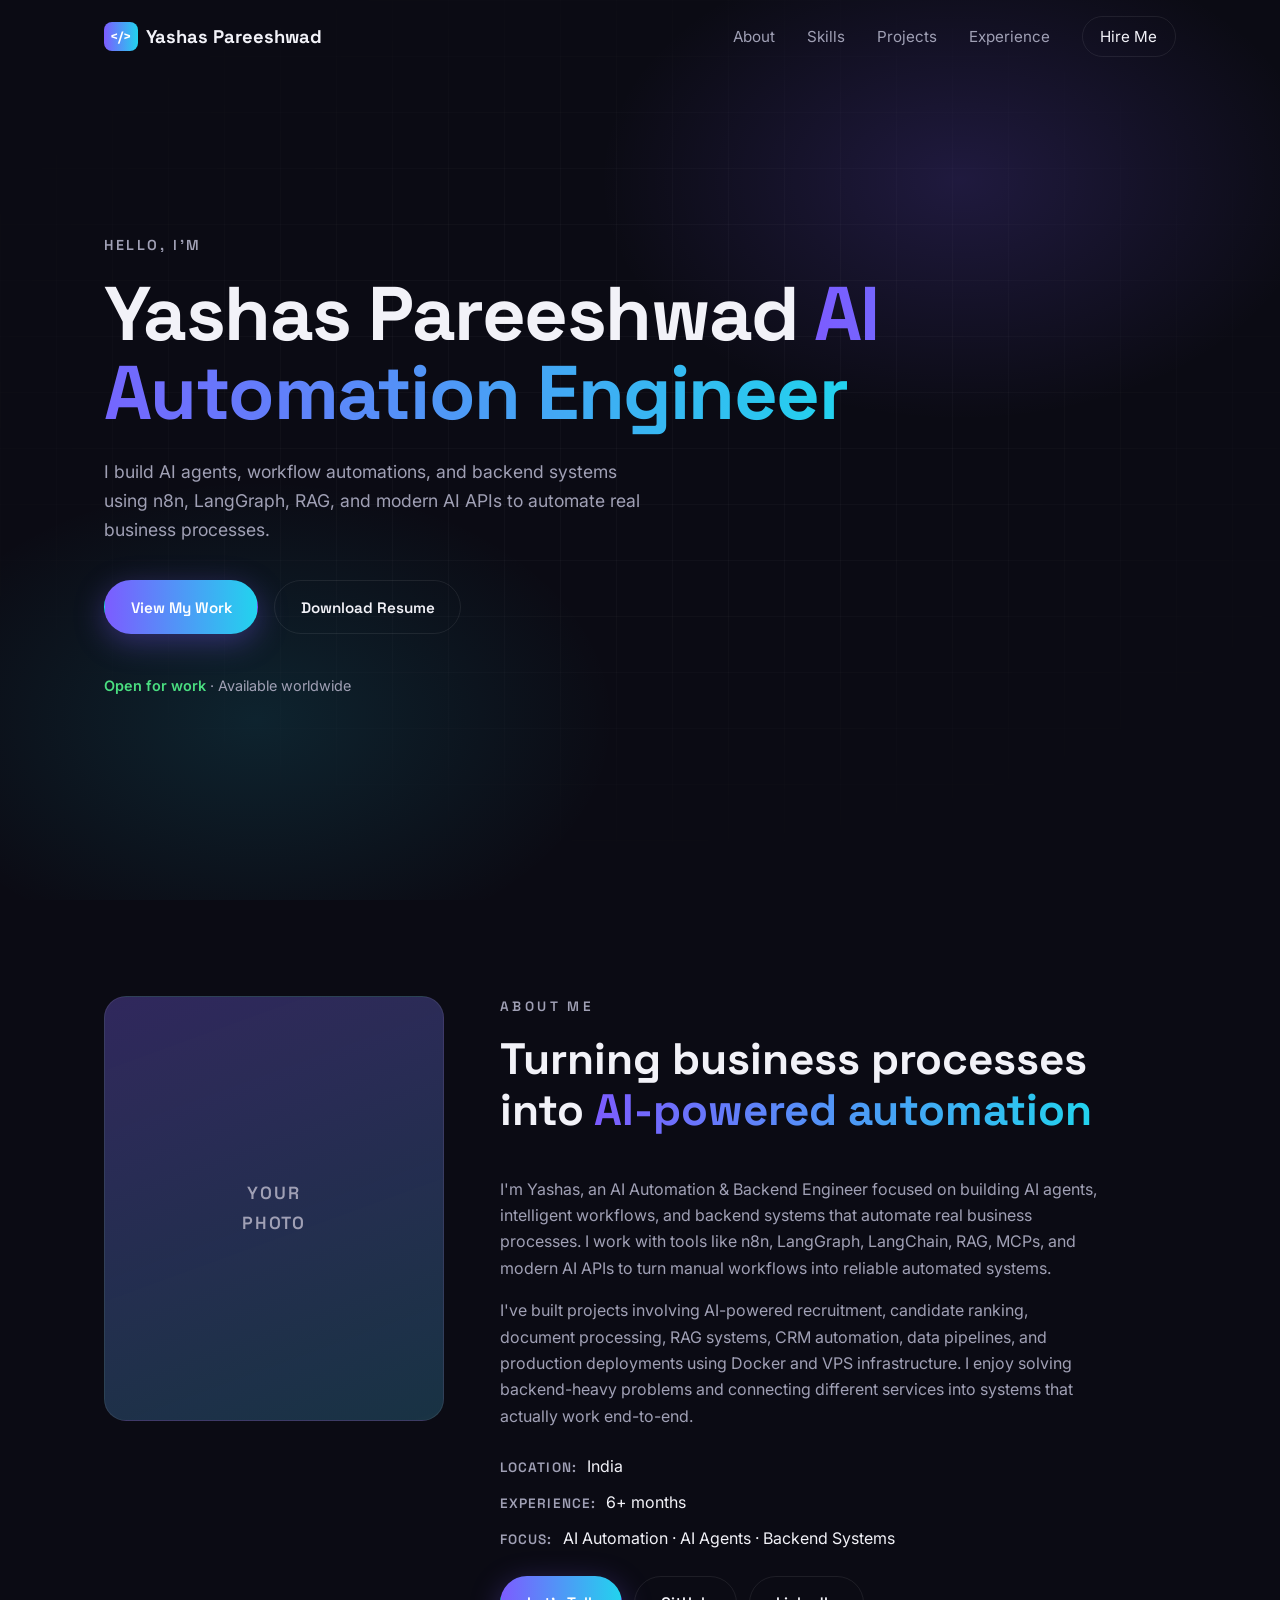
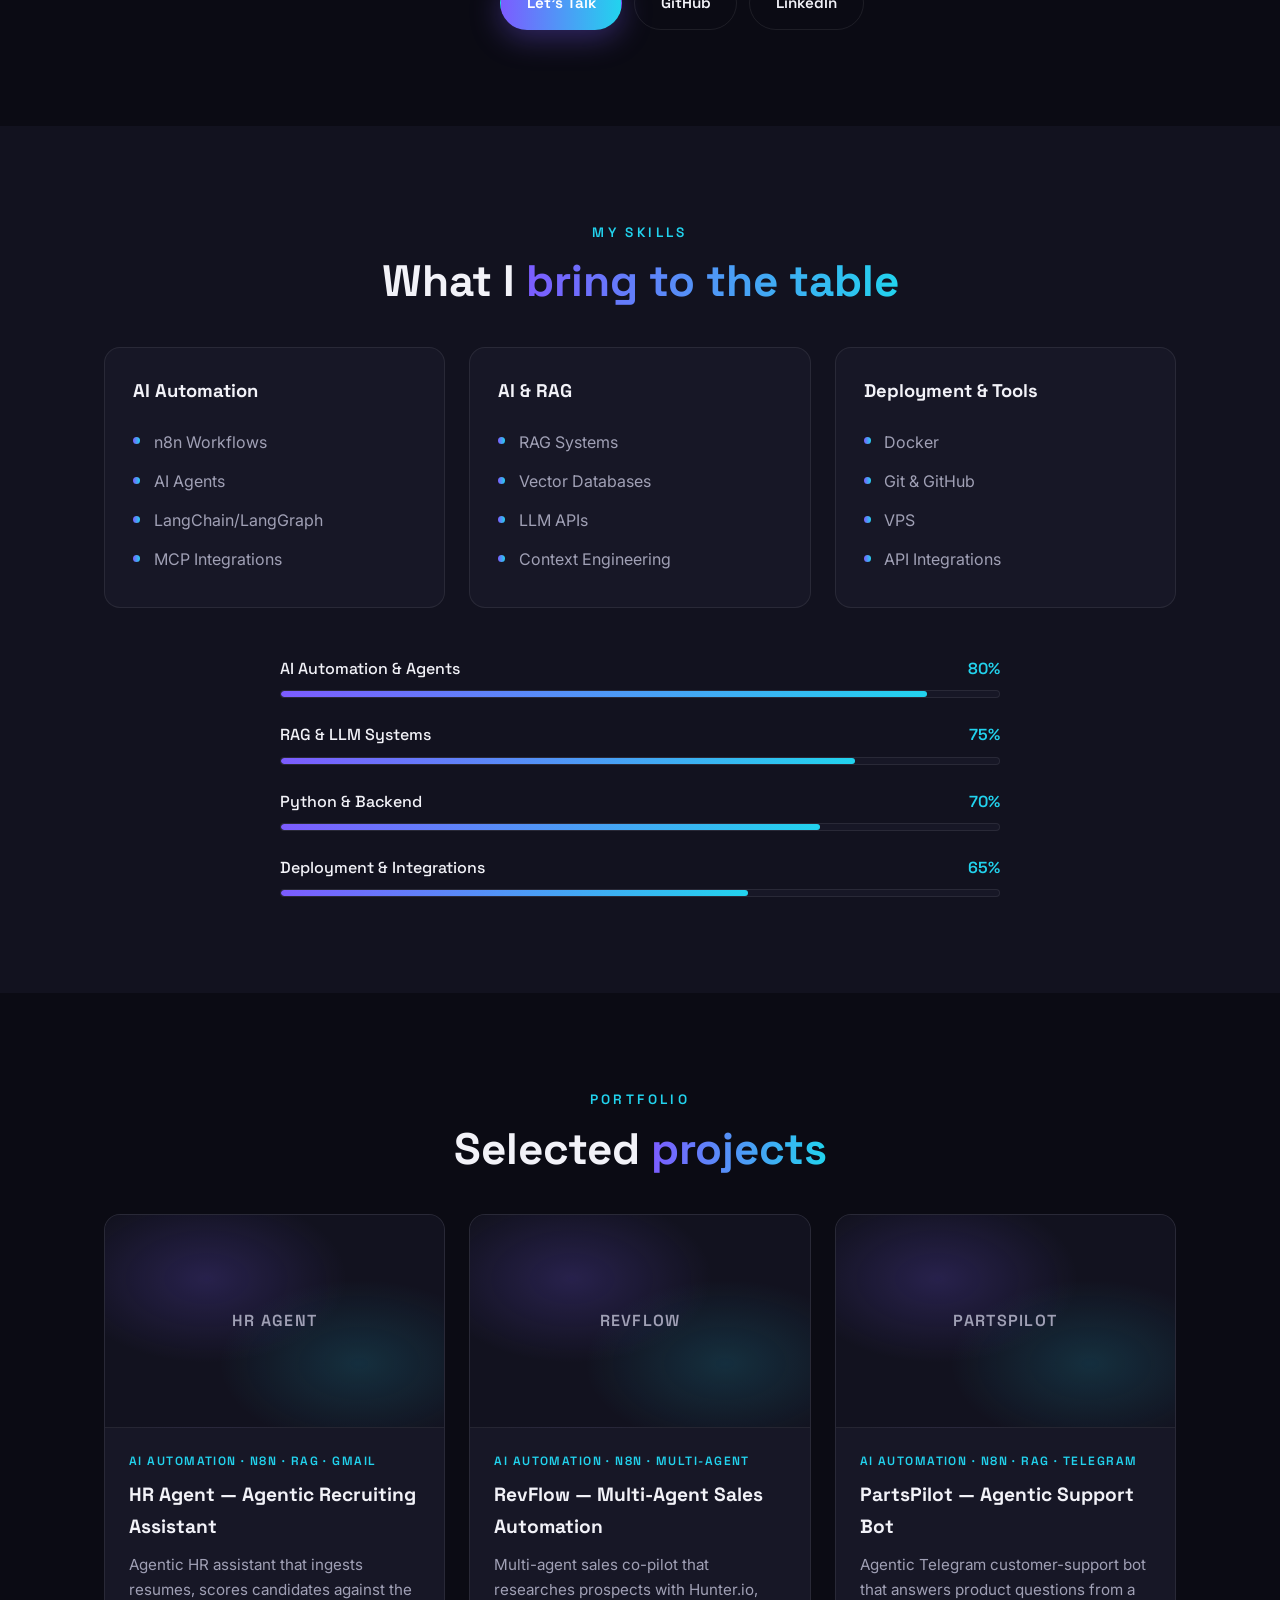
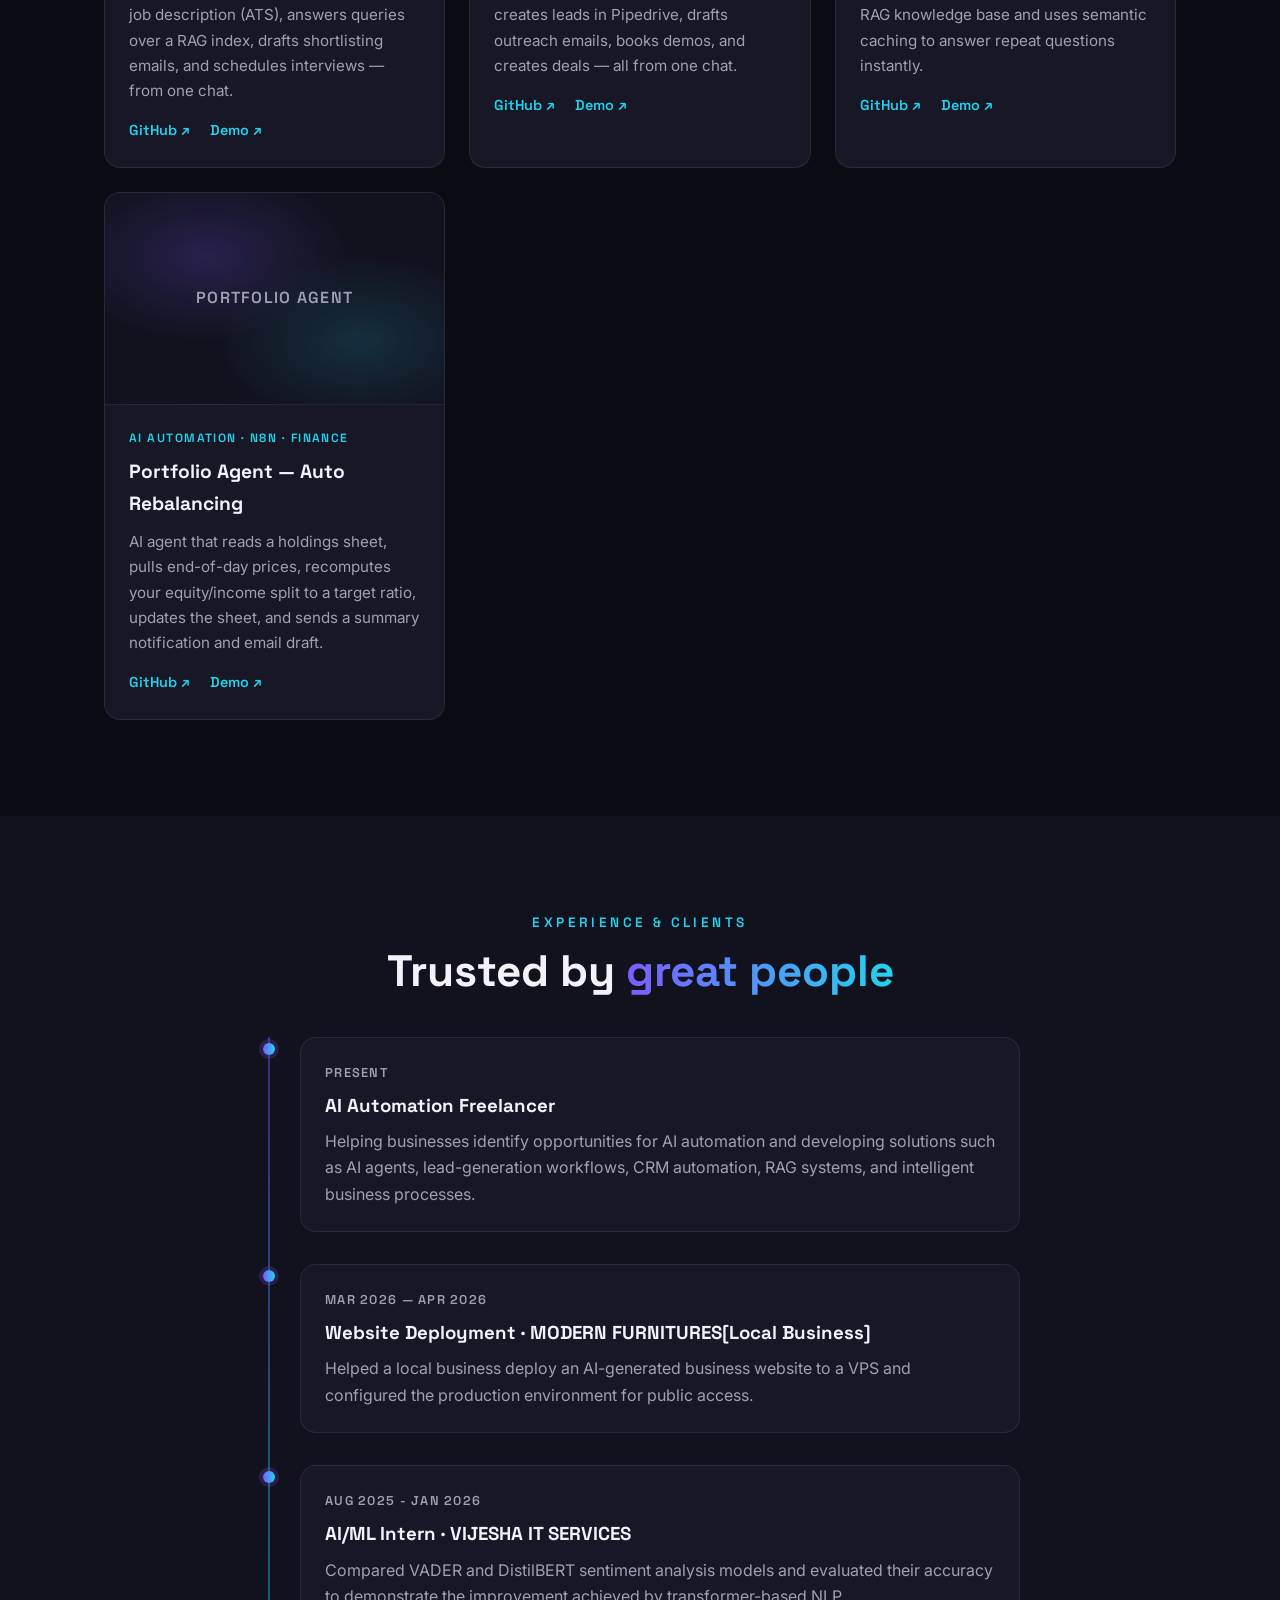
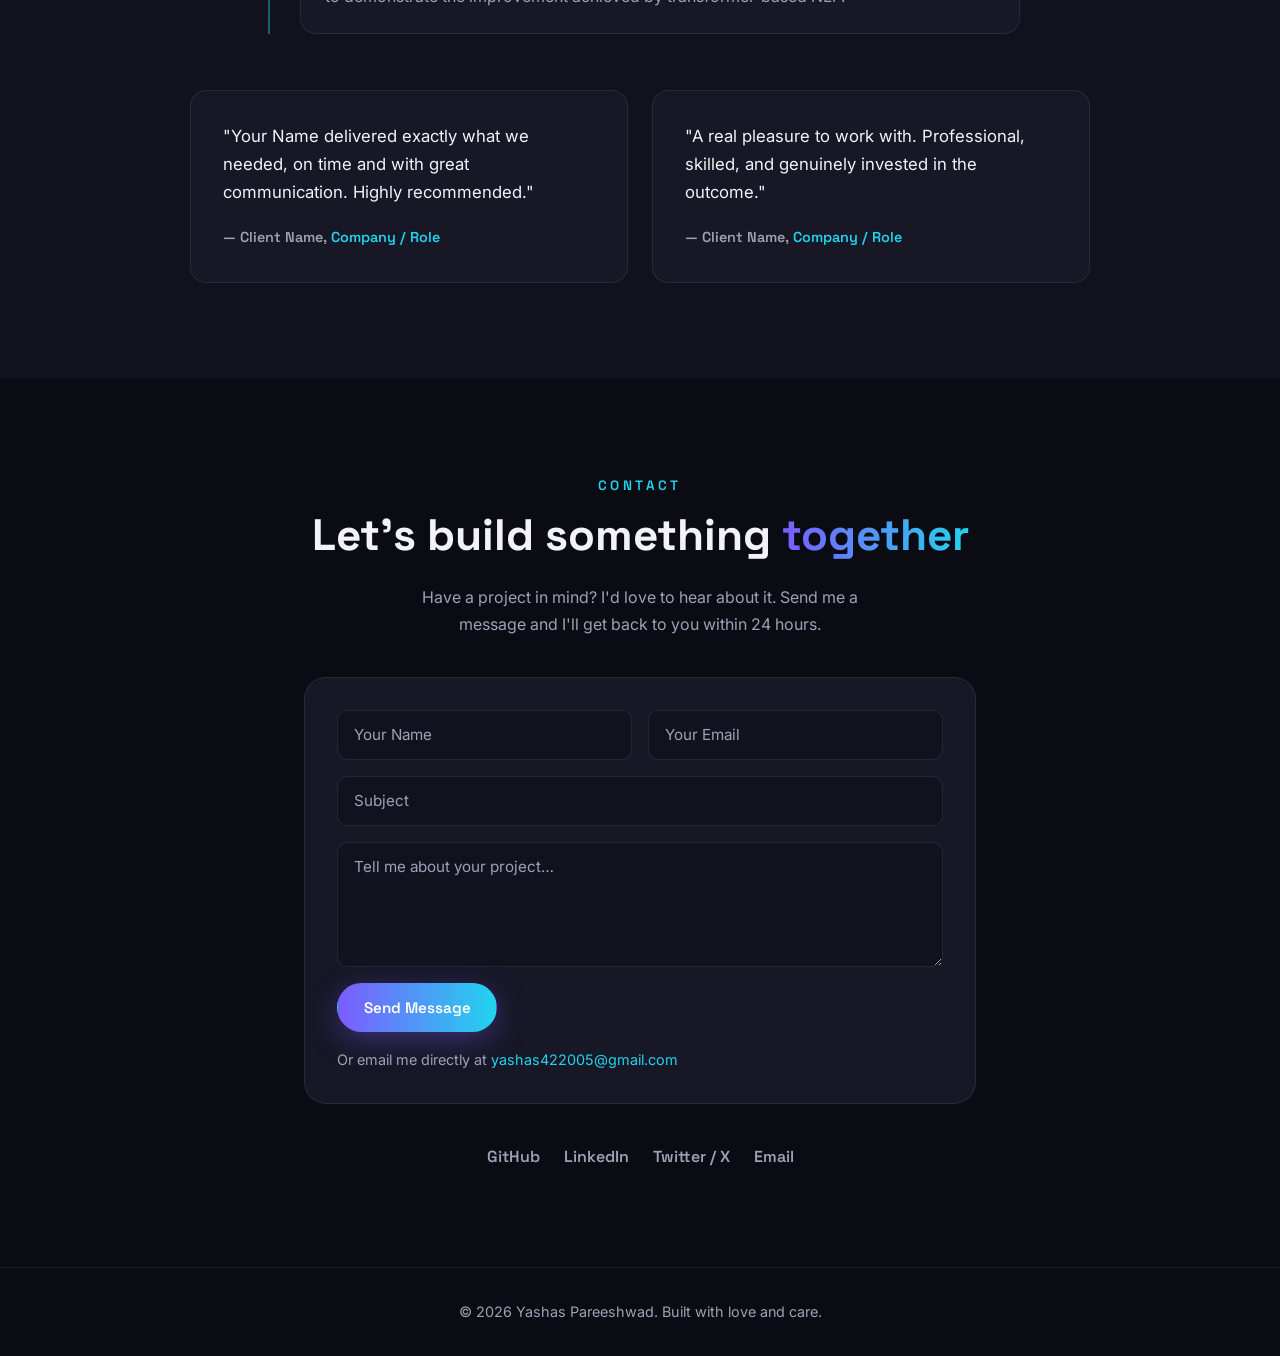
==== portfolio/index.html @ ef1d9448 "Fix portfolio submodule" ====
﻿<!DOCTYPE html>
<html lang="en">
<head>
  <meta charset="UTF-8" />
  <meta name="viewport" content="width=device-width, initial-scale=1.0" />
  <!-- ============================================================
       EDIT ME: Change the title below to your name / brand.
  ============================================================ -->
  <title>Yashas Pareeshwad — Portfolio</title>
  <meta name="description" content="Freelance portfolio of Your Name — [Your tagline here]." />
  <link rel="preconnect" href="https://fonts.googleapis.com" />
  <link rel="preconnect" href="https://fonts.gstatic.com" crossorigin />
  <link href="https://fonts.googleapis.com/css2?family=Space+Grotesk:wght@400;500;600;700&family=Inter:wght@400;500;600&display=swap" rel="stylesheet" />
  <link rel="stylesheet" href="styles.css" />
</head>
<body>

  <!-- ================================================================
       NAVBAR
       EDIT ME: change the menu links / logo text here.
  ================================================================ -->
  <header class="nav">
    <div class="nav-inner">
      <a href="#hero" class="logo"><span class="logo-mark">&lt;/&gt;</span> Yashas Pareeshwad</a>
      <nav class="nav-links" id="nav-links">
        <a href="#about">About</a>
        <a href="#skills">Skills</a>
        <a href="#projects">Projects</a>
        <a href="#experience">Experience</a>
        <a href="#contact" class="nav-cta">Hire Me</a>
      </nav>
      <button class="nav-toggle" id="nav-toggle" aria-label="Open menu">
        <span></span><span></span><span></span>
      </button>
    </div>
  </header>

  <main>

    <!-- ================================================================
         HERO
         EDIT ME: fill in your name, tagline, subtext, and buttons.
    ================================================================ -->
    <section id="hero" class="hero">
      <div class="hero-bg" aria-hidden="true"></div>
      <div class="hero-inner">
        <p class="hero-eyebrow reveal">Hello, I'm</p>
        <h1 class="hero-title reveal">
          <!-- EDIT ME: your name -->
          Yashas Pareeshwad
          <!-- EDIT ME: your role, e.g. "Full-Stack Developer" -->
          <span class="gradient-text">AI Automation Engineer</span>
        </h1>
        <p class="hero-sub reveal">
          <!-- EDIT ME: one-line pitch about what you do -->
          I build AI agents, workflow automations, and backend systems using n8n, LangGraph, RAG, and modern AI APIs to automate real business processes.
        </p>
        <div class="hero-actions reveal">
          <!-- EDIT ME: point these to your project section and your resume file -->
          <a href="#projects" class="btn btn-primary">View My Work</a>
          <a href="yashas_pareeshwad.pdf" class="btn btn-ghost" download>Download Resume</a>
        </div>
        <ul class="hero-meta reveal">
          <li><strong>Open for work</strong> · Available worldwide</li>
        </ul>
      </div>
    </section>

    <!-- ================================================================
         ABOUT
         EDIT ME: your bio, image, and details.
    ================================================================ -->
    <section id="about" class="section">
      <div class="section-inner about-grid">
        <!-- EDIT ME: replace with a real photo of you -->
        <div class="about-portrait reveal">
          <div class="portrait-placeholder">Your<br />Photo</div>
        </div>
        <div class="about-text">
          <p class="eyebrow reveal">About Me</p>
          <h2 class="section-title reveal">Turning business processes into <span class="gradient-text">AI-powered automation</span></h2>
          <p class="reveal">
            <!-- EDIT ME: your bio — background, what you love, your mission -->
            I'm Yashas, an AI Automation & Backend Engineer focused on building AI agents, intelligent workflows, and backend systems that automate real business processes. I work with tools like n8n, LangGraph, LangChain, RAG, MCPs, and modern AI APIs to turn manual workflows into reliable automated systems.
          </p>
          <p class="reveal">
            I've built projects involving AI-powered recruitment, candidate ranking, document processing, RAG systems, CRM automation, data pipelines, and production deployments using Docker and VPS infrastructure. I enjoy solving backend-heavy problems and connecting different services into systems that actually work end-to-end.
          </p>
          <ul class="about-facts reveal">
            <!-- EDIT ME: quick facts / highlights -->
            <li><span class="fact-label">Location:</span> India</li>
            <li><span class="fact-label">Experience:</span> 6+ months</li>
            <li><span class="fact-label">Focus:</span> AI Automation · AI Agents · Backend Systems</li>
          </ul>
          <div class="about-actions reveal">
            <a href="#contact" class="btn btn-primary">Let's Talk</a>
            <!-- EDIT ME: add links to your socials -->
            <a href="https://github.com/Yashas422005" class="btn btn-ghost">GitHub</a>
            <a href="https://www.linkedin.com/in/yashas-pareeshwad-b81547330" class="btn btn-ghost">LinkedIn</a>
          </div>
        </div>
      </div>
    </section>

    <!-- ================================================================
         SKILLS
         EDIT ME: add/remove skills and set your proficiency levels.
    ================================================================ -->
    <section id="skills" class="section section-alt">
      <div class="section-inner">
        <p class="eyebrow center reveal">My Skills</p>
        <h2 class="section-title center reveal">What I <span class="gradient-text">bring to the table</span></h2>

        <div class="skills-grid">
          <div class="skill-card reveal">
            <h3>AI Automation</h3>
            <ul>
              <!-- EDIT ME: your frontend skills -->
              <li>n8n Workflows</li>
              <li>AI Agents</li>
              <li>LangChain/LangGraph</li>
              <li>MCP Integrations</li>
            </ul>
          </div>
          <div class="skill-card reveal">
            <h3>AI & RAG</h3>
            <ul>
              <!-- EDIT ME: your backend skills -->
              <li>RAG Systems</li>
              <li>Vector Databases</li>
              <li>LLM APIs</li>
              <li>Context Engineering</li>
            </ul>
          </div>
          <div class="skill-card reveal">
            <h3>Deployment &amp; Tools</h3>
            <ul>
              <!-- EDIT ME: your tools -->
              <li>Docker</li>
              <li>Git &amp; GitHub</li>
              <li>VPS</li>
              <li>API Integrations</li>
            </ul>
          </div>
        </div>

        <div class="progress-list">
          <!-- EDIT ME: update the label and the data-level percentage (0–100) -->
          <div class="progress-item reveal">
            <div class="progress-head"><span>AI Automation & Agents</span><span class="progress-num">80%</span></div>
            <div class="progress-track"><div class="progress-fill" data-level="90"></div></div>
          </div>
          <div class="progress-item reveal">
            <div class="progress-head"><span>RAG & LLM Systems</span><span class="progress-num">75%</span></div>
            <div class="progress-track"><div class="progress-fill" data-level="80"></div></div>
          </div>
          <div class="progress-item reveal">
            <div class="progress-head"><span>Python & Backend</span><span class="progress-num">70%</span></div>
            <div class="progress-track"><div class="progress-fill" data-level="75"></div></div>
          </div>
          <div class="progress-item reveal">
            <div class="progress-head"><span>Deployment & Integrations</span><span class="progress-num">65%</span></div>
            <div class="progress-track"><div class="progress-fill" data-level="65"></div></div>
          </div>
        </div>
      </div>
    </section>

    <!-- ================================================================
         PROJECTS
         EDIT ME: replace each card with your real work.
    ================================================================ -->
    <section id="projects" class="section">
      <div class="section-inner">
        <p class="eyebrow center reveal">Portfolio</p>
        <h2 class="section-title center reveal">Selected <span class="gradient-text">projects</span></h2>
        <div class="projects-grid">

          <article class="project-card reveal">
            <div class="project-thumb placeholder">HR Agent</div>
            <div class="project-body">
              <p class="project-tag">AI Automation · n8n · RAG · Gmail</p>
              <h3>HR Agent — Agentic Recruiting Assistant</h3>
              <p class="project-desc">Agentic HR assistant that ingests resumes, scores candidates against the job description (ATS), answers queries over a RAG index, drafts shortlisting emails, and schedules interviews — from one chat.</p>
              <div class="project-links">
                <a href="https://github.com/Yashas422005/Portfolio-Projects/tree/2ab4c71aba073d7b2ae66ab8cffb999f4ef97620/HR-Agent" target="_blank" rel="noopener">GitHub ↗</a>
                <a href="hr-agent.html">Demo ↗</a>
              </div>
            </div>
          </article>

          <article class="project-card reveal">
            <div class="project-thumb placeholder">RevFlow</div>
            <div class="project-body">
              <p class="project-tag">AI Automation · n8n · Multi-Agent</p>
              <h3>RevFlow — Multi-Agent Sales Automation</h3>
              <p class="project-desc">Multi-agent sales co-pilot that researches prospects with Hunter.io, creates leads in Pipedrive, drafts outreach emails, books demos, and creates deals — all from one chat.</p>
              <div class="project-links">
                <a href="https://github.com/Yashas422005/Portfolio-Projects/tree/2ab4c71aba073d7b2ae66ab8cffb999f4ef97620/RevFlow" target="_blank" rel="noopener">GitHub ↗</a>
                <a href="revflow.html">Demo ↗</a>
              </div>
            </div>
          </article>

          <article class="project-card reveal">
            <div class="project-thumb placeholder">PartsPilot</div>
            <div class="project-body">
              <p class="project-tag">AI Automation · n8n · RAG · Telegram</p>
              <h3>PartsPilot — Agentic Support Bot</h3>
              <p class="project-desc">Agentic Telegram customer-support bot that answers product questions from a RAG knowledge base and uses semantic caching to answer repeat questions instantly.</p>
              <div class="project-links">
                <a href="https://github.com/Yashas422005/Portfolio-Projects/tree/2ab4c71aba073d7b2ae66ab8cffb999f4ef97620/PartsPilot" target="_blank" rel="noopener">GitHub ↗</a>
                <a href="parts-pilot.html">Demo ↗</a>
              </div>
            </div>
          </article>

          <article class="project-card reveal">
            <div class="project-thumb placeholder">Portfolio Agent</div>
            <div class="project-body">
              <p class="project-tag">AI Automation · n8n · Finance</p>
              <h3>Portfolio Agent — Auto Rebalancing</h3>
              <p class="project-desc">AI agent that reads a holdings sheet, pulls end-of-day prices, recomputes your equity/income split to a target ratio, updates the sheet, and sends a summary notification and email draft.</p>
              <div class="project-links">
                <a href="https://github.com/Yashas422005/Portfolio-Projects/tree/2ab4c71aba073d7b2ae66ab8cffb999f4ef97620/Portfolio%20Rebalancer" target="_blank" rel="noopener">GitHub ↗</a>
                <a href="portfolio-agent.html">Demo ↗</a>
              </div>
            </div>
          </article>

        </div>
      </div>
    </section>

    <!-- ================================================================
         EXPERIENCE / TESTIMONIALS
         EDIT ME: replace with your real job history or client quotes.
    ================================================================ -->
    <section id="experience" class="section section-alt">
      <div class="section-inner">
        <p class="eyebrow center reveal">Experience &amp; Clients</p>
        <h2 class="section-title center reveal">Trusted by <span class="gradient-text">great people</span></h2>

        <div class="timeline">
          <!-- EDIT ME: duplicate this block for each job / project -->
          <div class="timeline-item reveal">
            <div class="timeline-dot"></div>
            <div class="timeline-card">
              <p class="timeline-period">Present</p>
              <h3>AI Automation Freelancer</h3>
              <p>Helping businesses identify opportunities for AI automation and developing solutions such as AI agents, lead-generation workflows, CRM automation, RAG systems, and intelligent business processes.</p>
            </div>
          </div>
          <div class="timeline-item reveal">
            <div class="timeline-dot"></div>
            <div class="timeline-card">
              <p class="timeline-period">Mar 2026 — Apr 2026</p>
              <h3>Website Deployment · MODERN FURNITURES[Local Business]</h3>
              <p>Helped a local business deploy an AI-generated business website to a VPS and configured the production environment for public access.</p>
            </div>
          </div>
          <div class="timeline-item reveal">
            <div class="timeline-dot"></div>
            <div class="timeline-card">
              <p class="timeline-period">Aug 2025 - Jan 2026</p>
              <h3>AI/ML Intern · VIJESHA IT SERVICES</h3>
              <p>Compared VADER and DistilBERT sentiment analysis models and evaluated their accuracy to demonstrate the improvement achieved by transformer-based NLP.</p>
            </div>
          </div>
        </div>

        <div class="testimonials">
          <div class="testimonial reveal">
            <p class="quote">"Your Name delivered exactly what we needed, on time and with great communication. Highly recommended."</p>
            <p class="author">— Client Name, <span>Company / Role</span></p>
          </div>
          <div class="testimonial reveal">
            <p class="quote">"A real pleasure to work with. Professional, skilled, and genuinely invested in the outcome."</p>
            <p class="author">— Client Name, <span>Company / Role</span></p>
          </div>
        </div>
      </div>
    </section>

    <!-- ================================================================
         CONTACT
         EDIT ME: your email, and social links.
    ================================================================ -->
    <section id="contact" class="section">
      <div class="section-inner contact-inner">
        <p class="eyebrow center reveal">Contact</p>
        <h2 class="section-title center reveal">Let's build something <span class="gradient-text">together</span></h2>
        <p class="contact-lead reveal">
          <!-- EDIT ME: invite people to reach out -->
          Have a project in mind? I'd love to hear about it. Send me a message and I'll get back to you within 24 hours.
        </p>

        <form class="contact-form reveal" id="contact-form">
          <!-- EDIT ME: replace the placeholder emails below with your real email -->
          <div class="form-row">
            <input type="text" name="name" placeholder="Your Name" required />
            <input type="email" name="email" placeholder="Your Email" required />
          </div>
          <input type="text" name="subject" placeholder="Subject" required />
          <textarea name="message" placeholder="Tell me about your project…" rows="5" required></textarea>
          <button type="submit" class="btn btn-primary">Send Message</button>
          <p class="form-note" id="form-note">
            <!-- EDIT ME: your email address -->
            Or email me directly at <a href="mailto:yashas422005@gmail.com">yashas422005@gmail.com</a>
          </p>
        </form>

        <div class="socials reveal">
          <!-- EDIT ME: replace with your real social profiles -->
          <a href="https://github.com/Yashas422005" target="_blank" rel="noopener">GitHub</a>
          <a href="https://www.linkedin.com/in/yashas-pareeshwad-b81547330" target="_blank" rel="noopener">LinkedIn</a>
          <a href="https://x.com/Yashas422005" target="_blank" rel="noopener">Twitter / X</a>
          <a href="mailto:yashas422005@gmail.com">Email</a>
        </div>
      </div>
    </section>

  </main>

  <!-- ================================================================
       FOOTER
       EDIT ME: your copyright line.
  ================================================================ -->
  <footer class="footer">
    <p>© <span id="year"></span> Yashas Pareeshwad. Built with love and care.</p>
  </footer>

  <script src="script.js"></script>
</body>
</html>
---- portfolio/styles.css ----
/* ============================================================
   THEME — EDIT ME: change colors here to re-skin the whole site.
   Accent colors, background, and text color all live below.
============================================================ */
:root {
  --bg: #0b0b14;            /* page background            */
  --bg-alt: #12121f;        /* alternate section bg       */
  --card: #171726;          /* card background            */
  --card-hover: #1d1d30;
  --border: rgba(255, 255, 255, 0.08);
  --text: #f2f2f8;          /* main text color           */
  --text-dim: #a0a0b5;      /* muted text color          */

  --accent-1: #7c5cff;      /* gradient start            */
  --accent-2: #22d3ee;      /* gradient end              */
  --gradient: linear-gradient(90deg, var(--accent-1), var(--accent-2));

  --font-heading: 'Space Grotesk', sans-serif;
  --font-body: 'Inter', sans-serif;

  --radius: 16px;
  --radius-lg: 22px;
  --max-width: 1120px;
}

/* ---------- Reset & base ---------- */
*,
*::before,
*::after { box-sizing: border-box; margin: 0; padding: 0; }

html { scroll-behavior: smooth; }

body {
  font-family: var(--font-body);
  background: var(--bg);
  color: var(--text);
  line-height: 1.65;
  -webkit-font-smoothing: antialiased;
  overflow-x: hidden;
}

a { color: inherit; text-decoration: none; }
ul { list-style: none; }
img { max-width: 100%; display: block; }

/* ---------- Typography helpers ---------- */
.gradient-text {
  background: var(--gradient);
  -webkit-background-clip: text;
  background-clip: text;
  -webkit-text-fill-color: transparent;
  color: transparent;
}

.eyebrow {
  font-family: var(--font-heading);
  font-size: 0.85rem;
  font-weight: 600;
  letter-spacing: 0.25em;
  text-transform: uppercase;
  color: var(--accent-2);
  margin-bottom: 0.75rem;
}
.eyebrow.center,
.center { text-align: center; }

.section-title {
  font-family: var(--font-heading);
  font-size: clamp(1.75rem, 4vw, 2.75rem);
  font-weight: 700;
  line-height: 1.15;
  margin-bottom: 2.5rem;
}
.section-title.center { margin-inline: auto; max-width: 720px; }

/* ---------- Nav ---------- */
.nav {
  position: fixed;
  inset: 0 0 auto 0;
  z-index: 100;
  padding: 1rem 0;
  background: transparent;
  transition: background 0.3s ease, box-shadow 0.3s ease, padding 0.3s ease;
}
.nav.scrolled {
  background: rgba(11, 11, 20, 0.85);
  backdrop-filter: blur(12px);
  box-shadow: 0 1px 0 var(--border);
  padding: 0.6rem 0;
}
.nav-inner {
  max-width: var(--max-width);
  margin: 0 auto;
  padding: 0 1.5rem;
  display: flex;
  align-items: center;
  justify-content: space-between;
}
.logo {
  font-family: var(--font-heading);
  font-weight: 700;
  font-size: 1.15rem;
  display: flex;
  align-items: center;
  gap: 0.5rem;
}
.logo-mark {
  background: var(--gradient);
  color: #fff;
  border-radius: 8px;
  padding: 0.2rem 0.4rem;
  font-size: 0.85rem;
  font-weight: 700;
}
.nav-links {
  display: flex;
  align-items: center;
  gap: 2rem;
  font-size: 0.95rem;
}
.nav-links a { color: var(--text-dim); transition: color 0.2s ease; }
.nav-links a:hover { color: var(--text); }
.nav-links .nav-cta {
  color: var(--text);
  border: 1px solid var(--border);
  border-radius: 999px;
  padding: 0.45rem 1.1rem;
  transition: border-color 0.2s ease, transform 0.2s ease;
}
.nav-links .nav-cta:hover {
  border-color: var(--accent-1);
  transform: translateY(-1px);
}

.nav-toggle {
  display: none;
  flex-direction: column;
  gap: 5px;
  background: none;
  border: 0;
  cursor: pointer;
  padding: 0.4rem;
}
.nav-toggle span {
  width: 22px;
  height: 2px;
  background: var(--text);
  border-radius: 2px;
  transition: transform 0.3s ease, opacity 0.3s ease;
}
.nav-toggle.open span:nth-child(1) { transform: translateY(7px) rotate(45deg); }
.nav-toggle.open span:nth-child(2) { opacity: 0; }
.nav-toggle.open span:nth-child(3) { transform: translateY(-7px) rotate(-45deg); }

/* ---------- Hero ---------- */
.hero {
  min-height: 100vh;
  display: flex;
  align-items: center;
  position: relative;
  overflow: hidden;
  padding: 6rem 0 4rem;
}
.hero-bg {
  position: absolute;
  inset: 0;
  background:
    radial-gradient(600px 400px at 75% 20%, rgba(124, 92, 255, 0.18), transparent 60%),
    radial-gradient(600px 400px at 20% 80%, rgba(34, 211, 238, 0.12), transparent 60%);
  pointer-events: none;
}
.hero-bg::after {
  content: '';
  position: absolute;
  inset: 0;
  background-image:
    linear-gradient(var(--border) 1px, transparent 1px),
    linear-gradient(90deg, var(--border) 1px, transparent 1px);
  background-size: 56px 56px;
  opacity: 0.35;
  -webkit-mask-image: radial-gradient(ellipse 80% 70% at 50% 45%, #000 30%, transparent 75%);
          mask-image: radial-gradient(ellipse 80% 70% at 50% 45%, #000 30%, transparent 75%);
}
.hero-inner {
  max-width: var(--max-width);
  margin: 0 auto;
  padding: 0 1.5rem;
  position: relative;
  z-index: 1;
  width: 100%;
}
.hero-eyebrow {
  font-family: var(--font-heading);
  font-weight: 600;
  letter-spacing: 0.18em;
  text-transform: uppercase;
  color: var(--text-dim);
  font-size: 0.9rem;
  margin-bottom: 1rem;
}
.hero-title {
  font-family: var(--font-heading);
  font-size: clamp(2.6rem, 8vw, 4.75rem);
  font-weight: 700;
  line-height: 1.05;
  letter-spacing: -0.02em;
  max-width: 900px;
}
.hero-sub {
  margin-top: 1.5rem;
  max-width: 560px;
  color: var(--text-dim);
  font-size: 1.1rem;
}
.hero-actions {
  margin-top: 2.25rem;
  display: flex;
  gap: 1rem;
  flex-wrap: wrap;
}
.hero-meta {
  margin-top: 2.5rem;
  color: var(--text-dim);
  font-size: 0.9rem;
}
.hero-meta strong { color: #4ade80; font-weight: 600; }

/* ---------- Buttons ---------- */
.btn {
  display: inline-block;
  font-family: var(--font-heading);
  font-weight: 600;
  font-size: 0.95rem;
  padding: 0.85rem 1.6rem;
  border-radius: 999px;
  cursor: pointer;
  transition: transform 0.2s ease, box-shadow 0.2s ease, border-color 0.2s ease, background 0.2s ease;
  border: 1px solid transparent;
}
.btn-primary {
  background: var(--gradient);
  color: #fff;
  box-shadow: 0 8px 30px rgba(124, 92, 255, 0.35);
}
.btn-primary:hover { transform: translateY(-2px); box-shadow: 0 12px 36px rgba(124, 92, 255, 0.45); }
.btn-ghost {
  border-color: var(--border);
  color: var(--text);
}
.btn-ghost:hover { border-color: var(--accent-2); transform: translateY(-2px); }

/* ---------- Sections ---------- */
.section { padding: 6rem 0; }
.section-alt { background: var(--bg-alt); }
.section-inner {
  max-width: var(--max-width);
  margin: 0 auto;
  padding: 0 1.5rem;
}

/* ---------- About ---------- */
.about-grid {
  display: grid;
  grid-template-columns: minmax(260px, 340px) 1fr;
  gap: 3.5rem;
  align-items: start;
}
.about-portrait { position: sticky; top: 5rem; }
.portrait-placeholder {
  aspect-ratio: 4 / 5;
  border-radius: var(--radius-lg);
  background:
    linear-gradient(160deg, rgba(124, 92, 255, 0.25), rgba(34, 211, 238, 0.15)),
    var(--card);
  border: 1px solid var(--border);
  display: flex;
  align-items: center;
  justify-content: center;
  text-align: center;
  font-family: var(--font-heading);
  font-weight: 600;
  letter-spacing: 0.1em;
  color: var(--text-dim);
  text-transform: uppercase;
  font-size: 1.1rem;
}
.about-text p { color: var(--text-dim); margin-bottom: 1rem; max-width: 60ch; }
.about-facts { margin: 1.5rem 0; display: grid; gap: 0.6rem; }
.about-facts li { color: var(--text); }
.fact-label {
  font-family: var(--font-heading);
  font-weight: 600;
  font-size: 0.85rem;
  letter-spacing: 0.08em;
  text-transform: uppercase;
  color: var(--text-dim);
  margin-right: 0.4rem;
}
.about-actions { display: flex; gap: 0.75rem; flex-wrap: wrap; margin-top: 1.5rem; }

/* ---------- Skills ---------- */
.skills-grid {
  display: grid;
  grid-template-columns: repeat(3, 1fr);
  gap: 1.5rem;
  margin-bottom: 3rem;
}
.skill-card {
  background: var(--card);
  border: 1px solid var(--border);
  border-radius: var(--radius);
  padding: 1.75rem;
  transition: transform 0.25s ease, border-color 0.25s ease, background 0.25s ease;
}
.skill-card:hover {
  transform: translateY(-5px);
  border-color: var(--accent-1);
  background: var(--card-hover);
}
.skill-card h3 {
  font-family: var(--font-heading);
  margin-bottom: 1rem;
  font-size: 1.15rem;
}
.skill-card ul li {
  color: var(--text-dim);
  padding: 0.4rem 0;
  position: relative;
  padding-left: 1.3rem;
}
.skill-card ul li::before {
  content: '';
  position: absolute;
  left: 0;
  top: 0.95rem;
  width: 7px;
  height: 7px;
  border-radius: 50%;
  background: var(--gradient);
}

/* ---------- Progress bars ---------- */
.progress-list { display: grid; gap: 1.5rem; max-width: 720px; margin: 0 auto; }
.progress-head {
  display: flex;
  justify-content: space-between;
  font-family: var(--font-heading);
  font-weight: 500;
  margin-bottom: 0.5rem;
}
.progress-num { color: var(--accent-2); font-weight: 600; }
.progress-track {
  height: 8px;
  background: var(--card);
  border: 1px solid var(--border);
  border-radius: 999px;
  overflow: hidden;
}
.progress-fill {
  height: 100%;
  width: 0;
  border-radius: 999px;
  background: var(--gradient);
  transition: width 1.2s cubic-bezier(0.16, 1, 0.3, 1);
}

/* ---------- Projects ---------- */
.projects-grid {
  display: grid;
  grid-template-columns: repeat(3, 1fr);
  gap: 1.5rem;
}
.project-card {
  background: var(--card);
  border: 1px solid var(--border);
  border-radius: var(--radius);
  overflow: hidden;
  transition: transform 0.3s ease, border-color 0.3s ease, box-shadow 0.3s ease;
}
.project-card:hover {
  transform: translateY(-6px);
  border-color: var(--accent-1);
  box-shadow: 0 20px 50px rgba(0, 0, 0, 0.4);
}
.project-thumb {
  aspect-ratio: 16 / 10;
  background: var(--bg-alt);
  display: flex;
  align-items: center;
  justify-content: center;
  border-bottom: 1px solid var(--border);
}
.project-thumb.placeholder {
  font-family: var(--font-heading);
  font-weight: 600;
  letter-spacing: 0.08em;
  text-transform: uppercase;
  color: var(--text-dim);
  background:
    radial-gradient(200px 120px at 30% 30%, rgba(124, 92, 255, 0.2), transparent 70%),
    radial-gradient(200px 120px at 75% 70%, rgba(34, 211, 238, 0.15), transparent 70%),
    var(--bg-alt);
}
.project-body { padding: 1.5rem; }
.project-tag {
  font-family: var(--font-heading);
  font-size: 0.75rem;
  font-weight: 600;
  letter-spacing: 0.12em;
  text-transform: uppercase;
  color: var(--accent-2);
  margin-bottom: 0.5rem;
}
.project-body h3 {
  font-family: var(--font-heading);
  font-size: 1.2rem;
  margin-bottom: 0.6rem;
}
.project-desc { color: var(--text-dim); font-size: 0.95rem; }
.project-links {
  margin-top: 1rem;
  display: flex;
  gap: 1.25rem;
}
.project-links a {
  font-family: var(--font-heading);
  font-weight: 600;
  font-size: 0.9rem;
  color: var(--accent-2);
  transition: color 0.2s ease;
}
.project-links a:hover { color: var(--accent-1); }

/* ---------- Project demo page ---------- */
.project-page { padding-top: 5rem; }
.project-hero {
  position: relative;
  overflow: hidden;
  padding: 4rem 0 3rem;
  text-align: center;
}
.project-hero-bg {
  position: absolute;
  inset: 0;
  background:
    radial-gradient(600px 400px at 70% 10%, rgba(124, 92, 255, 0.18), transparent 60%),
    radial-gradient(600px 400px at 25% 90%, rgba(34, 211, 238, 0.12), transparent 60%);
  pointer-events: none;
}
.project-hero-inner { position: relative; z-index: 1; }
.project-hero .project-tag { text-align: center; }
.project-title {
  font-family: var(--font-heading);
  font-size: clamp(2.4rem, 6vw, 4rem);
  font-weight: 700;
  line-height: 1.08;
  letter-spacing: -0.02em;
  max-width: 900px;
  margin: 0 auto;
}
.project-sub {
  margin: 1.25rem auto 0;
  max-width: 620px;
  color: var(--text-dim);
  font-size: 1.1rem;
}
.project-hero-meta {
  margin-top: 2rem;
  display: flex;
  justify-content: center;
  gap: 1rem;
  flex-wrap: wrap;
}

.prose-card {
  background: var(--card);
  border: 1px solid var(--border);
  border-radius: var(--radius);
  padding: 2rem;
  max-width: 820px;
  margin: 0 auto;
}
.prose-card + .prose-card { margin-top: 1.5rem; }
.prose-card h3 {
  font-family: var(--font-heading);
  font-size: 1.15rem;
  margin-bottom: 0.75rem;
}
.prose-card p { color: var(--text-dim); margin-bottom: 1rem; }
.prose-card p:last-child { margin-bottom: 0; }
.prose-card ul,
.prose-card ol {
  margin: 0.25rem 0 0 1.25rem;
  display: grid;
  gap: 0.5rem;
}
.prose-card li { color: var(--text-dim); }

.arch-diagram {
  aspect-ratio: 16 / 6;
  max-width: 820px;
  margin: 0 auto 2rem;
  border: 2px dashed var(--border);
  border-radius: var(--radius);
  background: var(--card);
  display: flex;
  align-items: center;
  justify-content: center;
  font-family: var(--font-heading);
  font-weight: 600;
  letter-spacing: 0.08em;
  text-transform: uppercase;
  color: var(--text-dim);
}
.arch-grid {
  display: grid;
  grid-template-columns: 1fr 1fr;
  gap: 1.5rem;
  max-width: 820px;
  margin: 0 auto;
}
.arch-grid .prose-card { margin: 0; }

.sop-list {
  display: grid;
  gap: 1.5rem;
  max-width: 820px;
  margin: 0 auto 2.5rem;
}
.sop-item {
  display: flex;
  gap: 1.5rem;
  align-items: flex-start;
  background: var(--card);
  border: 1px solid var(--border);
  border-radius: var(--radius);
  padding: 1.75rem;
  transition: transform 0.25s ease, border-color 0.25s ease;
}
.sop-item:hover { transform: translateY(-4px); border-color: var(--accent-1); }
.sop-num {
  flex-shrink: 0;
  font-family: var(--font-heading);
  font-weight: 700;
  font-size: 1.5rem;
  background: var(--gradient);
  -webkit-background-clip: text;
  background-clip: text;
  -webkit-text-fill-color: transparent;
  color: transparent;
  min-width: 2.5rem;
}
.sop-body h3 { font-family: var(--font-heading); font-size: 1.1rem; margin-bottom: 0.4rem; }
.sop-body p { color: var(--text-dim); }

@media (max-width: 640px) {
  .arch-grid { grid-template-columns: 1fr; }
  .arch-diagram { aspect-ratio: 4 / 3; }
  .sop-item { flex-direction: column; gap: 0.75rem; }
}

/* ---------- Timeline ---------- */
.timeline {
  position: relative;
  max-width: 760px;
  margin: 0 auto 3.5rem;
}
.timeline::before {
  content: '';
  position: absolute;
  left: 8px;
  top: 0;
  bottom: 0;
  width: 2px;
  background: linear-gradient(180deg, var(--accent-1), var(--accent-2));
  opacity: 0.4;
}
.timeline-item {
  position: relative;
  padding-left: 2.5rem;
  margin-bottom: 2rem;
}
.timeline-dot {
  position: absolute;
  left: 3px;
  top: 6px;
  width: 12px;
  height: 12px;
  border-radius: 50%;
  background: var(--gradient);
  box-shadow: 0 0 0 4px rgba(124, 92, 255, 0.2);
}
.timeline-card {
  background: var(--card);
  border: 1px solid var(--border);
  border-radius: var(--radius);
  padding: 1.5rem;
  transition: border-color 0.25s ease, transform 0.25s ease;
}
.timeline-card:hover { border-color: var(--accent-1); transform: translateX(4px); }
.timeline-period {
  font-family: var(--font-heading);
  font-size: 0.8rem;
  font-weight: 600;
  letter-spacing: 0.1em;
  text-transform: uppercase;
  color: var(--accent-2);
  margin-bottom: 0.5rem;
}
.timeline-card h3 { font-family: var(--font-heading); margin-bottom: 0.4rem; }
.timeline-card p { color: var(--text-dim); }

/* ---------- Testimonials ---------- */
.testimonials {
  display: grid;
  grid-template-columns: repeat(2, 1fr);
  gap: 1.5rem;
  max-width: 900px;
  margin: 0 auto;
}
.testimonial {
  background: var(--card);
  border: 1px solid var(--border);
  border-radius: var(--radius);
  padding: 2rem;
}
.quote { font-size: 1.05rem; color: var(--text); margin-bottom: 1.25rem; }
.author {
  font-family: var(--font-heading);
  font-weight: 600;
  font-size: 0.9rem;
  color: var(--text-dim);
}
.author span { color: var(--accent-2); }

/* ---------- Contact ---------- */
.contact-inner { max-width: 720px; }
.contact-lead {
  color: var(--text-dim);
  text-align: center;
  margin: -1rem auto 2.5rem;
  max-width: 480px;
}
.contact-form {
  display: grid;
  gap: 1rem;
  background: var(--card);
  border: 1px solid var(--border);
  border-radius: var(--radius-lg);
  padding: 2rem;
}
.form-row { display: grid; grid-template-columns: 1fr 1fr; gap: 1rem; }
.contact-form input,
.contact-form textarea {
  width: 100%;
  background: var(--bg-alt);
  border: 1px solid var(--border);
  border-radius: 10px;
  padding: 0.9rem 1rem;
  color: var(--text);
  font-family: var(--font-body);
  font-size: 0.95rem;
  transition: border-color 0.2s ease;
  resize: vertical;
}
.contact-form input:focus,
.contact-form textarea:focus {
  outline: none;
  border-color: var(--accent-1);
}
.contact-form input::placeholder,
.contact-form textarea::placeholder { color: var(--text-dim); }
.contact-form .btn { justify-self: start; }
.form-note { color: var(--text-dim); font-size: 0.9rem; }
.form-note a { color: var(--accent-2); }

/* ---------- Socials & Footer ---------- */
.socials {
  display: flex;
  justify-content: center;
  gap: 1.5rem;
  margin-top: 2.5rem;
  flex-wrap: wrap;
}
.socials a {
  color: var(--text-dim);
  font-family: var(--font-heading);
  font-weight: 600;
  transition: color 0.2s ease;
}
.socials a:hover { color: var(--accent-2); }

.footer {
  border-top: 1px solid var(--border);
  padding: 2rem 1.5rem;
  text-align: center;
  color: var(--text-dim);
  font-size: 0.9rem;
}

/* ---------- Reveal animation ---------- */
.reveal {
  opacity: 0;
  transform: translateY(28px);
  transition: opacity 0.7s ease, transform 0.7s cubic-bezier(0.16, 1, 0.3, 1);
}
.reveal.visible {
  opacity: 1;
  transform: none;
}

/* ---------- Responsive ---------- */
@media (max-width: 900px) {
  .about-grid { grid-template-columns: 1fr; gap: 2rem; }
  .about-portrait { position: static; max-width: 340px; }
  .skills-grid { grid-template-columns: 1fr; }
  .projects-grid { grid-template-columns: repeat(2, 1fr); }
}

@media (max-width: 640px) {
  .nav-links {
    position: fixed;
    top: 0;
    right: 0;
    bottom: 0;
    width: min(75vw, 300px);
    flex-direction: column;
    justify-content: center;
    gap: 2rem;
    background: var(--bg-alt);
    border-left: 1px solid var(--border);
    transform: translateX(100%);
    transition: transform 0.35s cubic-bezier(0.16, 1, 0.3, 1);
  }
  .nav-links.open { transform: translateX(0); }
  .nav-toggle { display: flex; z-index: 110; }
  .projects-grid { grid-template-columns: 1fr; }
  .testimonials { grid-template-columns: 1fr; }
  .form-row { grid-template-columns: 1fr; }
  .section { padding: 4.5rem 0; }
  .hero-meta { font-size: 0.85rem; }
}

@media (prefers-reduced-motion: reduce) {
  html { scroll-behavior: auto; }
  .reveal { opacity: 1; transform: none; transition: none; }
  .progress-fill { transition: none; }
}

/* ---------- Video showcase (project pages) ---------- */
.video-list {
  display: grid;
  gap: 2rem;
  max-width: 860px;
  margin: 0 auto;
}
.video-card {
  background: var(--card);
  border: 1px solid var(--border);
  border-radius: var(--radius-lg);
  overflow: hidden;
  transition: transform 0.25s ease, border-color 0.25s ease;
}
.video-card:hover { transform: translateY(-4px); border-color: var(--accent-1); }
.video-card video {
  width: 100%;
  display: block;
  background: #000;
  aspect-ratio: 16 / 9;
  object-fit: contain;
}
.video-card-body { padding: 1.25rem 1.5rem 1.5rem; }
.video-card h3 {
  font-family: var(--font-heading);
  font-size: 1.15rem;
  margin-bottom: 0.4rem;
}
.video-card p { color: var(--text-dim); font-size: 0.95rem; }

/* ---------- SOP screenshots (project pages) ---------- */
.sop-item.has-shot { flex-direction: column; gap: 1rem; }
.sop-shot {
  width: 100%;
  border-radius: var(--radius);
  border: 1px solid var(--border);
  background: var(--bg-alt);
  overflow: hidden;
}
.sop-shot img { width: 100%; display: block; }
.sop-shot figcaption {
  font-family: var(--font-heading);
  font-size: 0.75rem;
  font-weight: 600;
  letter-spacing: 0.08em;
  text-transform: uppercase;
  color: var(--text-dim);
  padding: 0.6rem 1rem;
}

/* ---------- Architecture flow diagrams (project pages) ---------- */
.arch-flow {
  max-width: 860px;
  margin: 0 auto 2rem;
  display: grid;
  gap: 1.1rem;
}
.arch-lane {
  display: flex;
  flex-wrap: wrap;
  align-items: center;
  justify-content: center;
  gap: 0.5rem 0.75rem;
}
.arch-node {
  background: var(--card);
  border: 1px solid var(--border);
  border-radius: 12px;
  padding: 0.7rem 1.1rem;
  min-width: 120px;
  max-width: 210px;
  text-align: center;
  font-family: var(--font-heading);
  font-size: 0.85rem;
  font-weight: 600;
  line-height: 1.25;
}
.arch-node small {
  display: block;
  font-family: var(--font-body);
  font-weight: 500;
  font-size: 0.7rem;
  color: var(--text-dim);
  margin-top: 0.15rem;
}
.arch-node-trigger { border-color: var(--accent-2); }
.arch-node-ai {
  background: linear-gradient(160deg, rgba(124, 92, 255, 0.16), rgba(34, 211, 238, 0.1)), var(--card);
  border-color: var(--accent-1);
}
.arch-node-store { border-color: var(--accent-1); }
.arch-node-tool { border-color: var(--accent-2); }
.arch-node-output { border-color: #4ade80; }
.arch-node-branch {
  border: 0;
  background: none;
  min-width: 0;
  padding: 0;
  color: var(--accent-2);
  font-size: 0.7rem;
  text-transform: uppercase;
  letter-spacing: 0.08em;
}
.arch-arrow {
  display: flex;
  flex-direction: column;
  align-items: center;
  color: var(--text-dim);
  font-size: 1rem;
  line-height: 1;
  gap: 0.2rem;
}
.arch-arrow span {
  font-size: 0.66rem;
  color: var(--text-dim);
  white-space: nowrap;
}

@media (max-width: 640px) {
  .arch-node { min-width: 100px; max-width: 170px; }
  .arch-lane { gap: 0.5rem 0.4rem; }
}

.arch-flow { display: block; }
.arch-img {
  display: block;
  width: 100%;
  height: auto;
  border: 1px solid var(--border);
  border-radius: var(--radius);
}
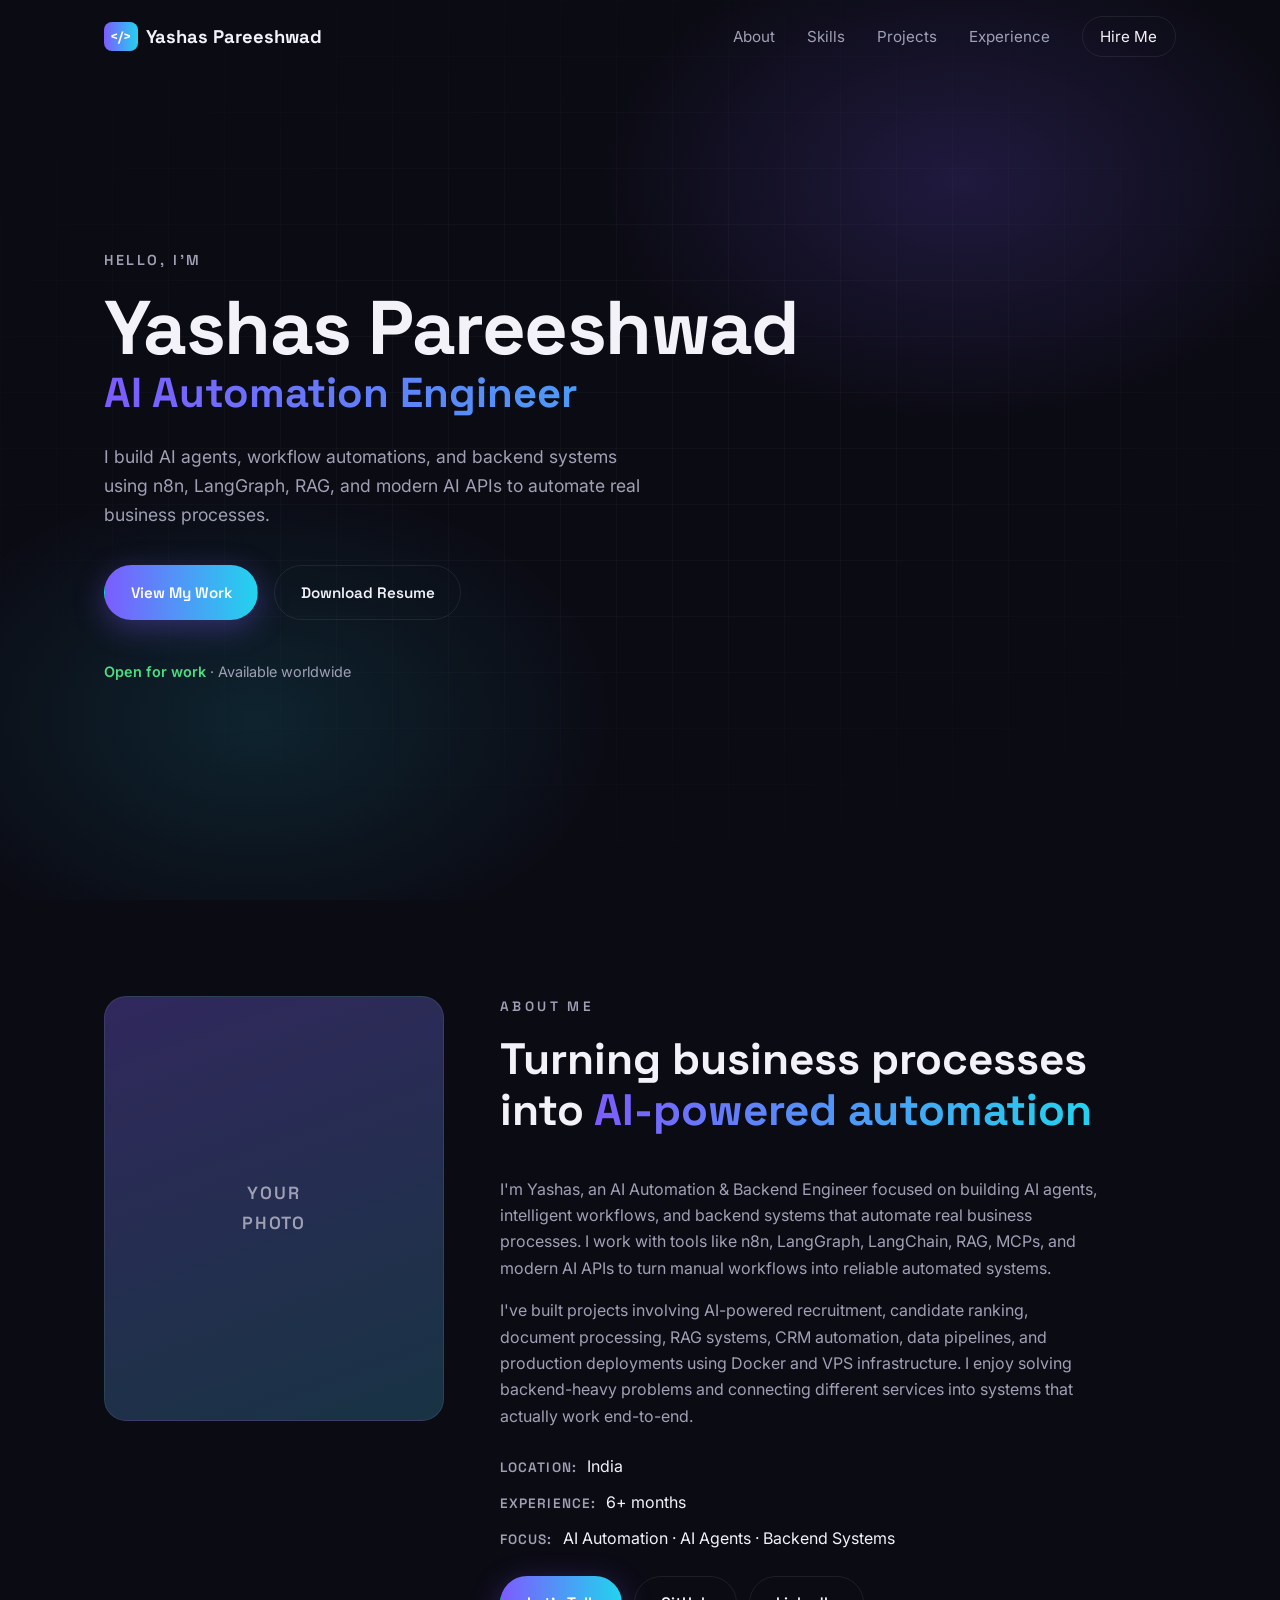
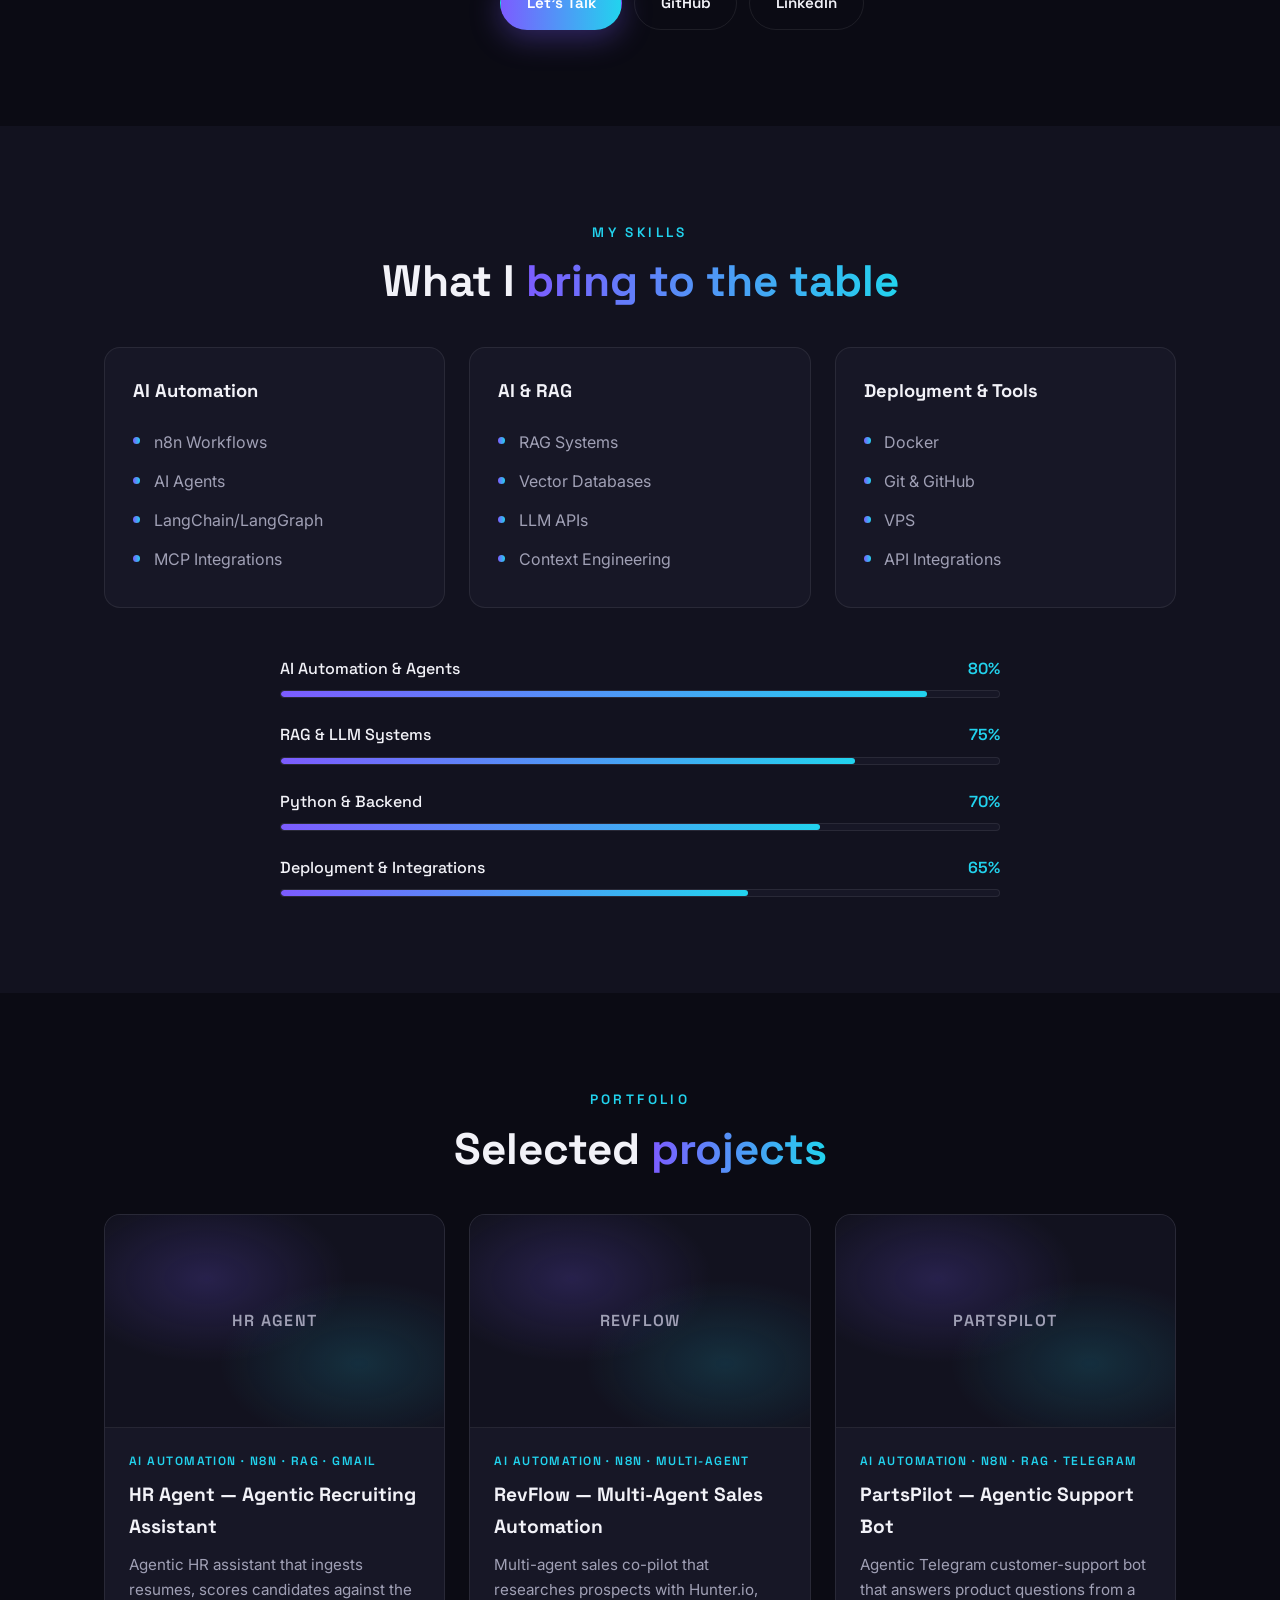
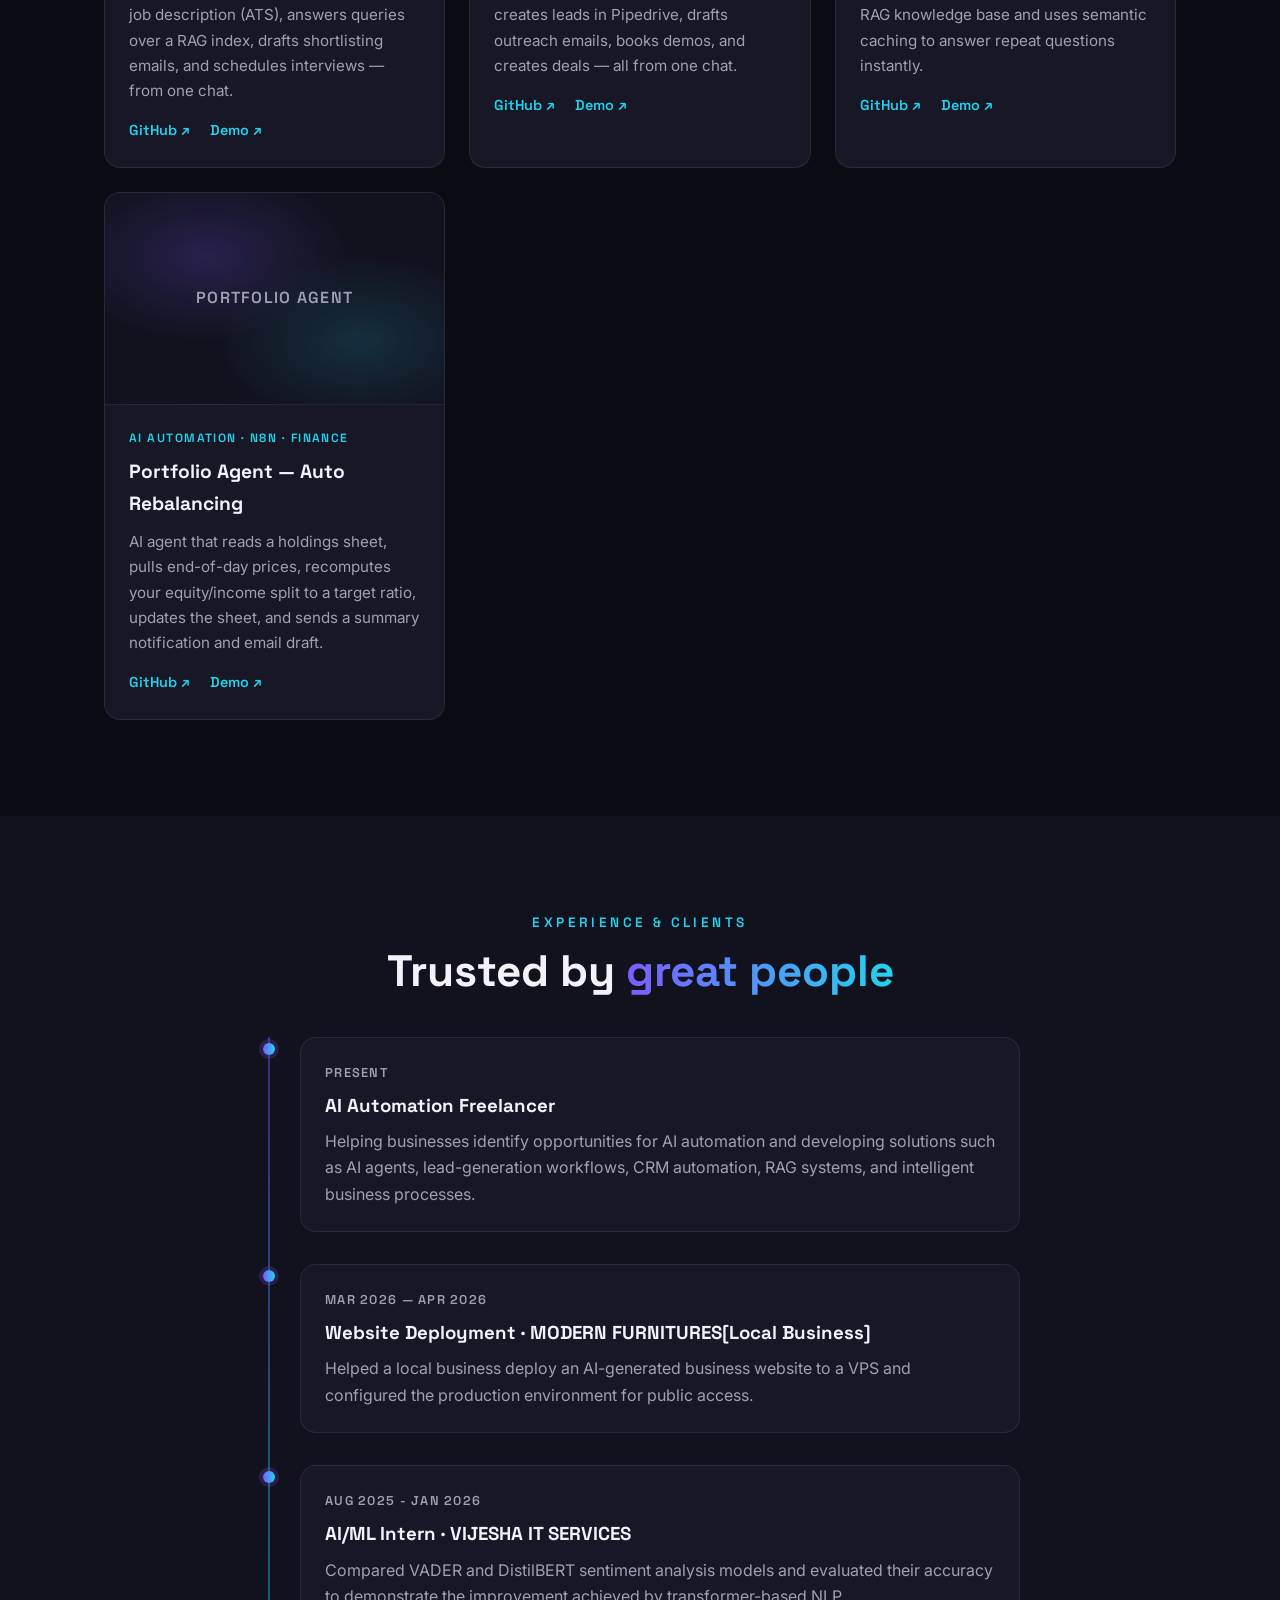
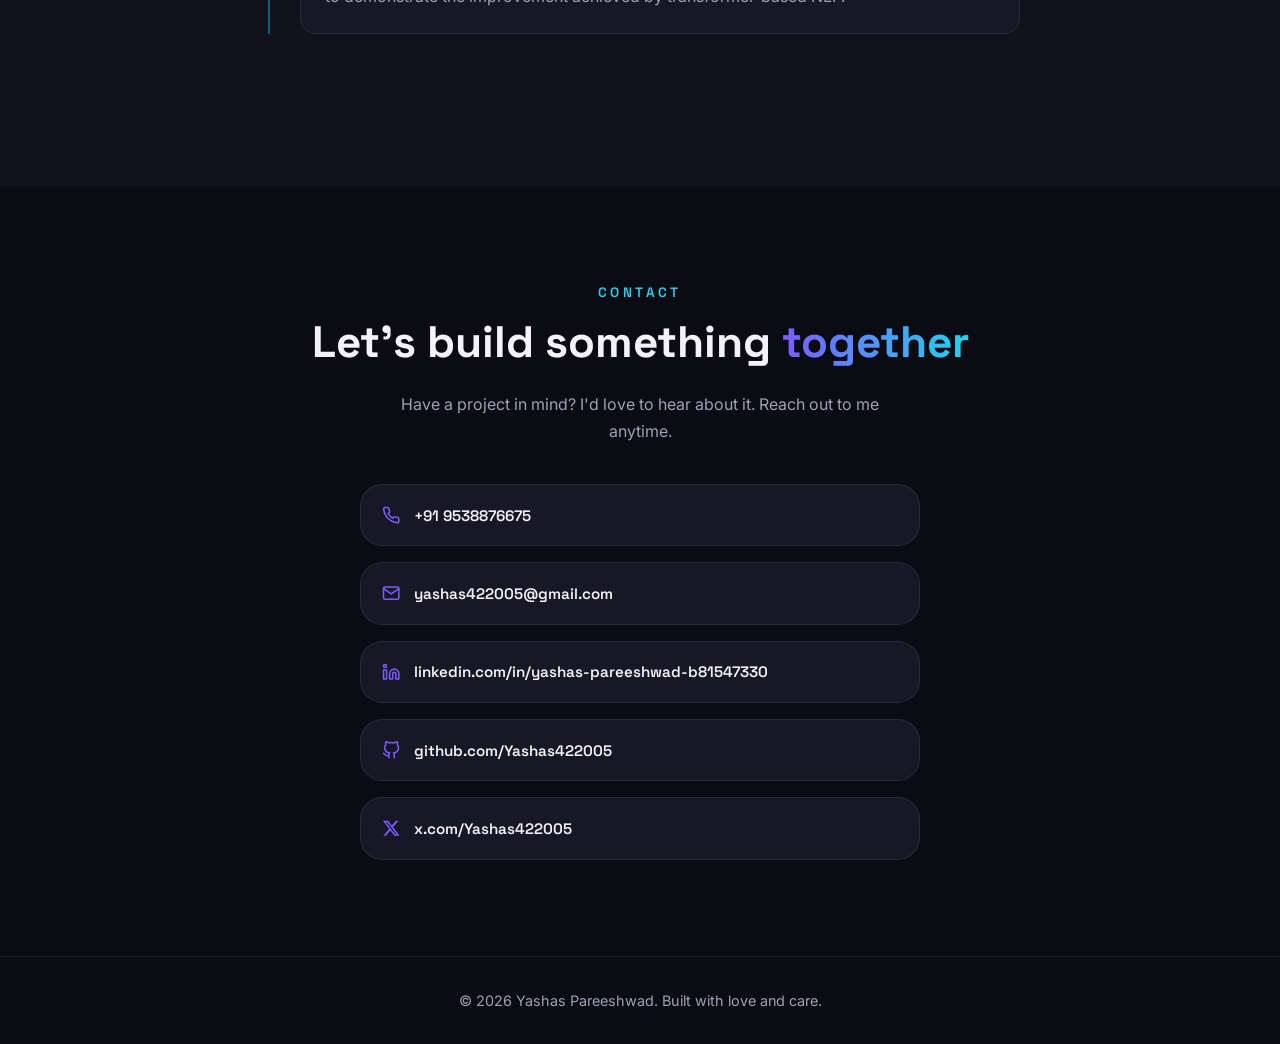
==== commit 5091eead: "solved Contacts issue" ====
--- a/portfolio/index.html
+++ b/portfolio/index.html
@@ -268,17 +268,6 @@
             </div>
           </div>
         </div>
-
-        <div class="testimonials">
-          <div class="testimonial reveal">
-            <p class="quote">"Your Name delivered exactly what we needed, on time and with great communication. Highly recommended."</p>
-            <p class="author">— Client Name, <span>Company / Role</span></p>
-          </div>
-          <div class="testimonial reveal">
-            <p class="quote">"A real pleasure to work with. Professional, skilled, and genuinely invested in the outcome."</p>
-            <p class="author">— Client Name, <span>Company / Role</span></p>
-          </div>
-        </div>
       </div>
     </section>
 
@@ -291,31 +280,31 @@
         <p class="eyebrow center reveal">Contact</p>
         <h2 class="section-title center reveal">Let's build something <span class="gradient-text">together</span></h2>
         <p class="contact-lead reveal">
-          <!-- EDIT ME: invite people to reach out -->
-          Have a project in mind? I'd love to hear about it. Send me a message and I'll get back to you within 24 hours.
+          Have a project in mind? I'd love to hear about it. Reach out to me anytime.
         </p>
 
-        <form class="contact-form reveal" id="contact-form">
-          <!-- EDIT ME: replace the placeholder emails below with your real email -->
-          <div class="form-row">
-            <input type="text" name="name" placeholder="Your Name" required />
-            <input type="email" name="email" placeholder="Your Email" required />
-          </div>
-          <input type="text" name="subject" placeholder="Subject" required />
-          <textarea name="message" placeholder="Tell me about your project…" rows="5" required></textarea>
-          <button type="submit" class="btn btn-primary">Send Message</button>
-          <p class="form-note" id="form-note">
-            <!-- EDIT ME: your email address -->
-            Or email me directly at <a href="mailto:yashas422005@gmail.com">yashas422005@gmail.com</a>
-          </p>
-        </form>
-
-        <div class="socials reveal">
-          <!-- EDIT ME: replace with your real social profiles -->
-          <a href="https://github.com/Yashas422005" target="_blank" rel="noopener">GitHub</a>
-          <a href="https://www.linkedin.com/in/yashas-pareeshwad-b81547330" target="_blank" rel="noopener">LinkedIn</a>
-          <a href="https://x.com/Yashas422005" target="_blank" rel="noopener">Twitter / X</a>
-          <a href="mailto:yashas422005@gmail.com">Email</a>
+        <div class="contact-list reveal">
+          <!-- EDIT ME: replace each placeholder / value below with your real contact info -->
+          <a class="contact-item" href="tel:+000000000000">
+            <svg class="contact-icon" viewBox="0 0 24 24" fill="none" stroke="currentColor" stroke-width="2" stroke-linecap="round" stroke-linejoin="round" aria-hidden="true"><path d="M22 16.92v3a2 2 0 0 1-2.18 2 19.79 19.79 0 0 1-8.63-3.07 19.5 19.5 0 0 1-6-6 19.79 19.79 0 0 1-3.07-8.67A2 2 0 0 1 4.11 2h3a2 2 0 0 1 2 1.72 12.84 12.84 0 0 0 .7 2.81 2 2 0 0 1-.45 2.11L8.09 9.91a16 16 0 0 0 6 6l1.27-1.27a2 2 0 0 1 2.11-.45 12.84 12.84 0 0 0 2.81.7A2 2 0 0 1 22 16.92z"/></svg>
+            <span class="contact-value">+91 9538876675</span>
+          </a>
+          <a class="contact-item" href="https://mail.google.com/mail/?view=cm&to=yashas422005@gmail.com" target="_blank" rel="noopener">
+            <svg class="contact-icon" viewBox="0 0 24 24" fill="none" stroke="currentColor" stroke-width="2" stroke-linecap="round" stroke-linejoin="round" aria-hidden="true"><rect x="2" y="4" width="20" height="16" rx="2"/><path d="m22 6-10 7L2 6"/></svg>
+            <span class="contact-value">yashas422005@gmail.com</span>
+          </a>
+          <a class="contact-item" href="https://www.linkedin.com/in/yashas-pareeshwad-b81547330" target="_blank" rel="noopener">
+            <svg class="contact-icon" viewBox="0 0 24 24" fill="none" stroke="currentColor" stroke-width="2" stroke-linecap="round" stroke-linejoin="round" aria-hidden="true"><path d="M16 8a6 6 0 0 1 6 6v7h-4v-7a2 2 0 0 0-2-2 2 2 0 0 0-2 2v7h-4v-7a6 6 0 0 1 6-6z"/><rect x="2" y="9" width="4" height="12"/><circle cx="4" cy="4" r="2"/></svg>
+            <span class="contact-value">linkedin.com/in/yashas-pareeshwad-b81547330</span>
+          </a>
+          <a class="contact-item" href="https://github.com/Yashas422005" target="_blank" rel="noopener">
+            <svg class="contact-icon" viewBox="0 0 24 24" fill="none" stroke="currentColor" stroke-width="2" stroke-linecap="round" stroke-linejoin="round" aria-hidden="true"><path d="M9 19c-5 1.5-5-2.5-7-3m14 6v-3.87a3.37 3.37 0 0 0-.94-2.61c3.14-.35 6.44-1.54 6.44-7A5.44 5.44 0 0 0 20 4.77 5.07 5.07 0 0 0 19.91 1S18.73.65 16 2.48a13.38 13.38 0 0 0-7 0C6.27.65 5.09 1 5.09 1A5.07 5.07 0 0 0 5 4.77a5.44 5.44 0 0 0-1.5 3.78c0 5.42 3.3 6.61 6.44 7A3.37 3.37 0 0 0 9 18.13V22"/></svg>
+            <span class="contact-value">github.com/Yashas422005</span>
+          </a>
+          <a class="contact-item" href="https://x.com/Yashas422005" target="_blank" rel="noopener">
+            <svg class="contact-icon" viewBox="0 0 24 24" fill="currentColor" aria-hidden="true"><path d="M18.244 2.25h3.308l-7.227 8.26 8.502 11.24H16.17l-5.214-6.817L4.99 21.75H1.68l7.73-8.835L1.254 2.25H8.08l4.713 6.231zm-1.161 17.52h1.833L7.084 4.126H5.117z"/></svg>
+            <span class="contact-value">x.com/Yashas422005</span>
+          </a>
         </div>
       </div>
     </section>
--- a/portfolio/styles.css
+++ b/portfolio/styles.css
@@ -206,6 +206,12 @@
   letter-spacing: -0.02em;
   max-width: 900px;
 }
+.hero-title .gradient-text {
+  display: block;
+  font-size: 0.55em;
+  line-height: 1.2;
+  letter-spacing: 0;
+}
 .hero-sub {
   margin-top: 1.5rem;
   max-width: 560px;
@@ -674,21 +680,40 @@
 .form-note { color: var(--text-dim); font-size: 0.9rem; }
 .form-note a { color: var(--accent-2); }
 
-/* ---------- Socials & Footer ---------- */
-.socials {
-  display: flex;
-  justify-content: center;
-  gap: 1.5rem;
-  margin-top: 2.5rem;
-  flex-wrap: wrap;
-}
-.socials a {
-  color: var(--text-dim);
-  font-family: var(--font-heading);
-  font-weight: 600;
-  transition: color 0.2s ease;
-}
-.socials a:hover { color: var(--accent-2); }
+/* ---------- Contact list & Footer ---------- */
+.contact-list {
+  display: grid;
+  grid-template-columns: 1fr;
+  gap: 1rem;
+  max-width: 560px;
+  margin: 0 auto;
+}
+.contact-item {
+  display: flex;
+  align-items: center;
+  gap: 0.85rem;
+  background: var(--card);
+  border: 1px solid var(--border);
+  border-radius: var(--radius-lg);
+  padding: 1.1rem 1.3rem;
+  color: var(--text);
+  font-family: var(--font-heading);
+  font-weight: 600;
+  font-size: 0.95rem;
+  transition: border-color 0.2s ease, transform 0.2s ease, color 0.2s ease;
+}
+.contact-item:hover {
+  border-color: var(--accent-1);
+  color: var(--accent-2);
+  transform: translateY(-2px);
+}
+.contact-icon {
+  width: 1.15rem;
+  height: 1.15rem;
+  flex-shrink: 0;
+  color: var(--accent-1);
+}
+.contact-item:hover .contact-icon { color: var(--accent-2); }
 
 .footer {
   border-top: 1px solid var(--border);
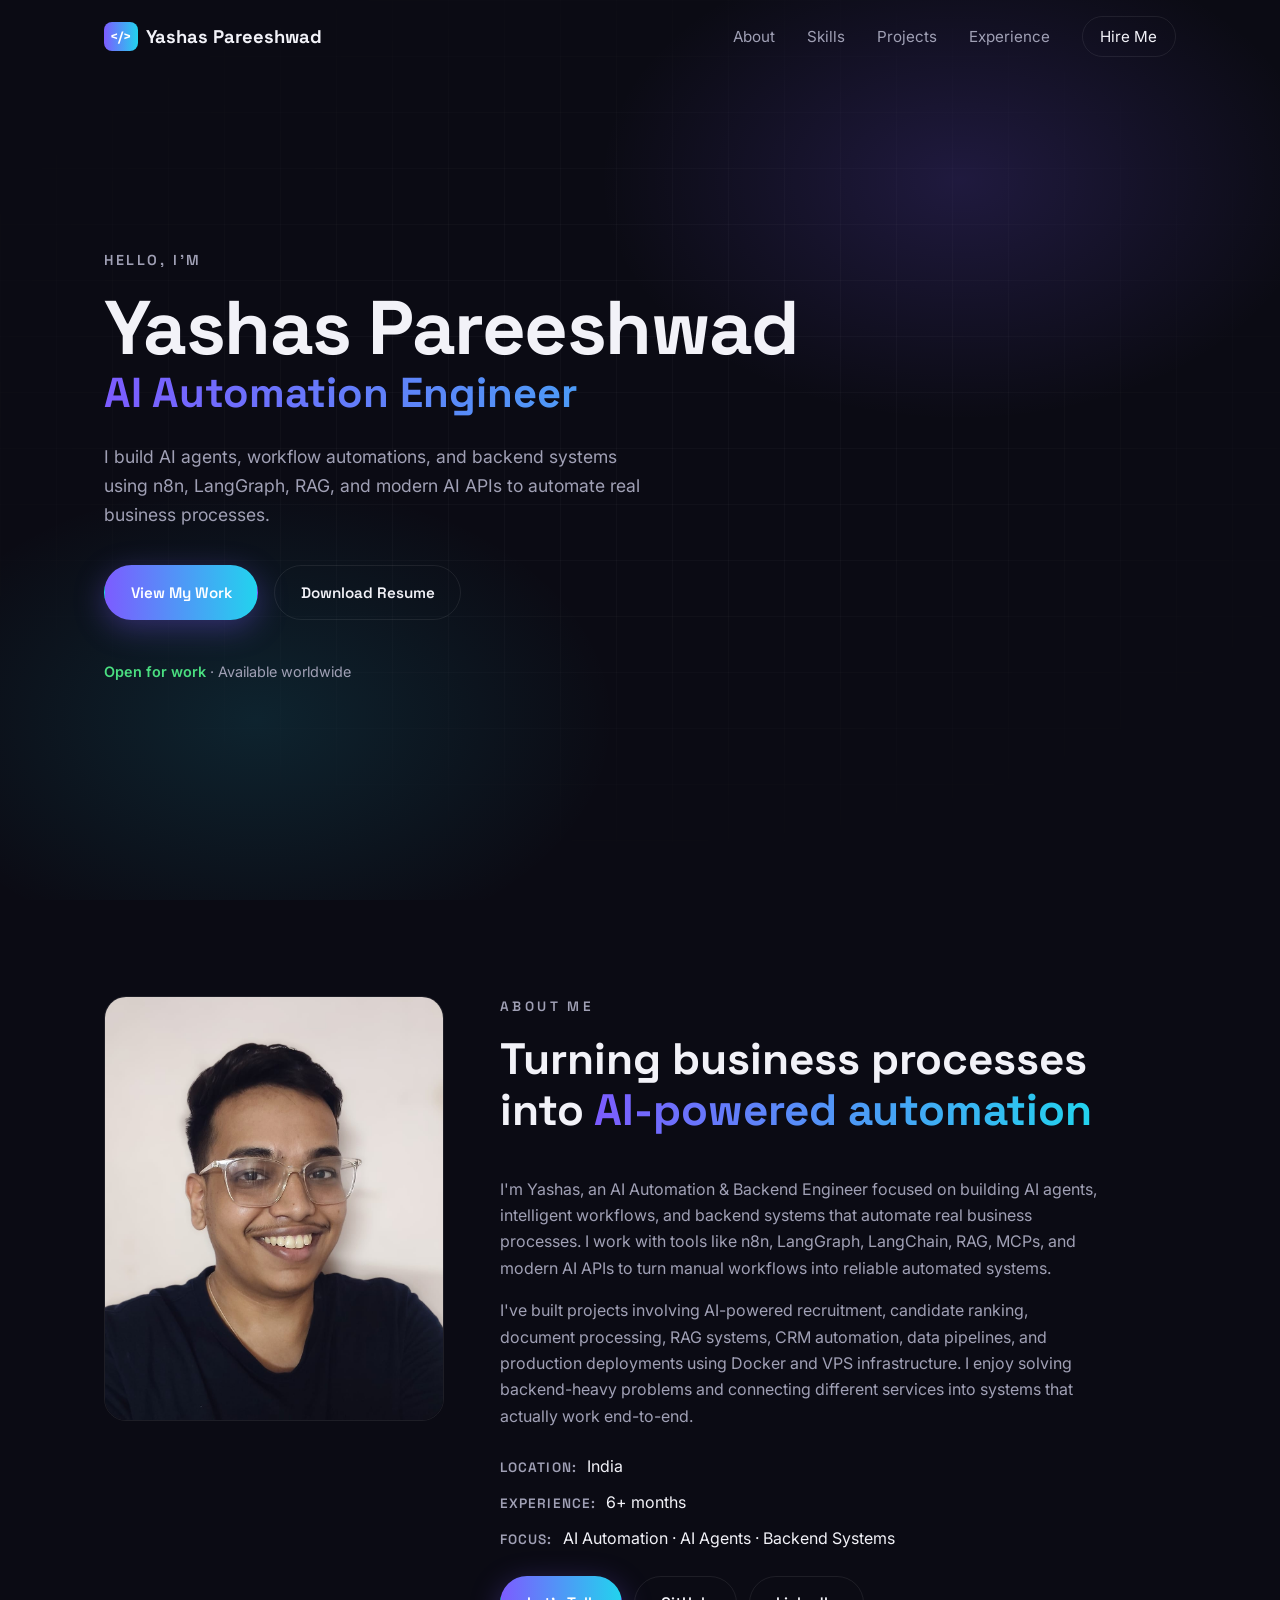
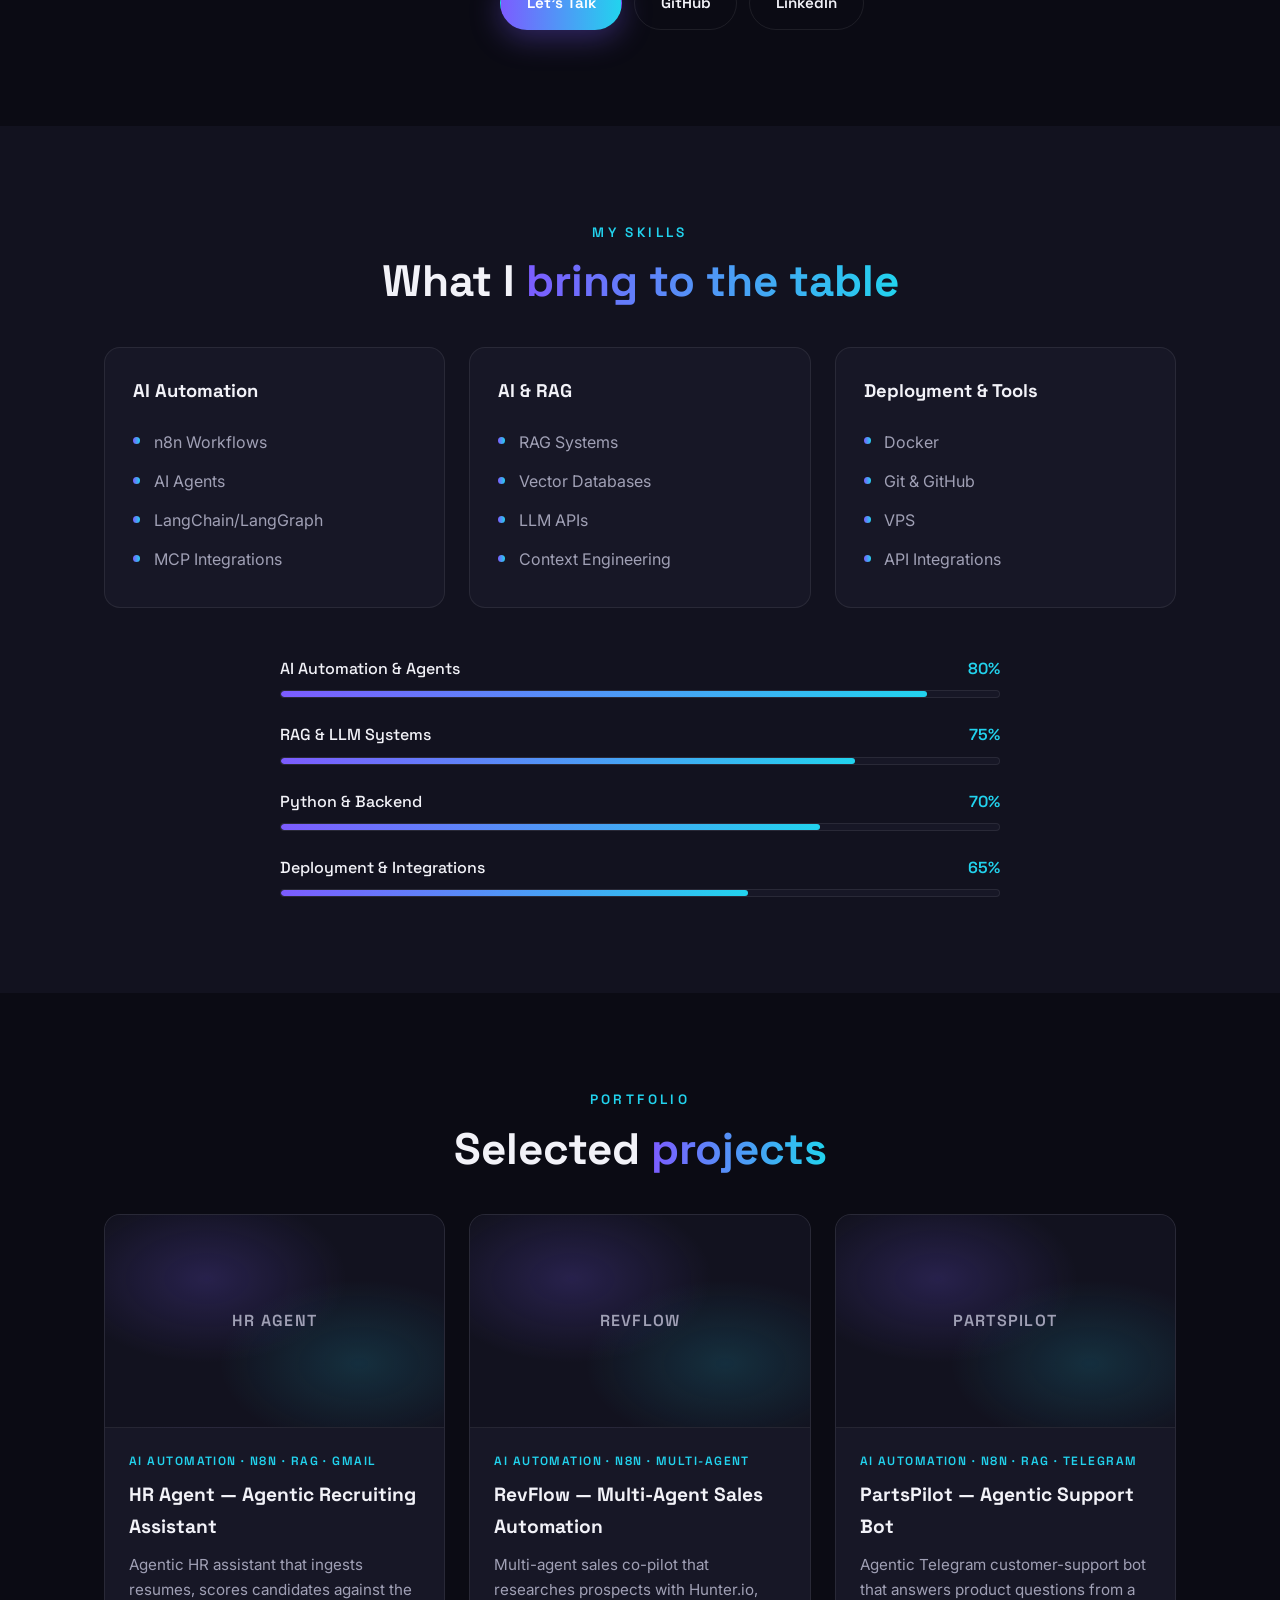
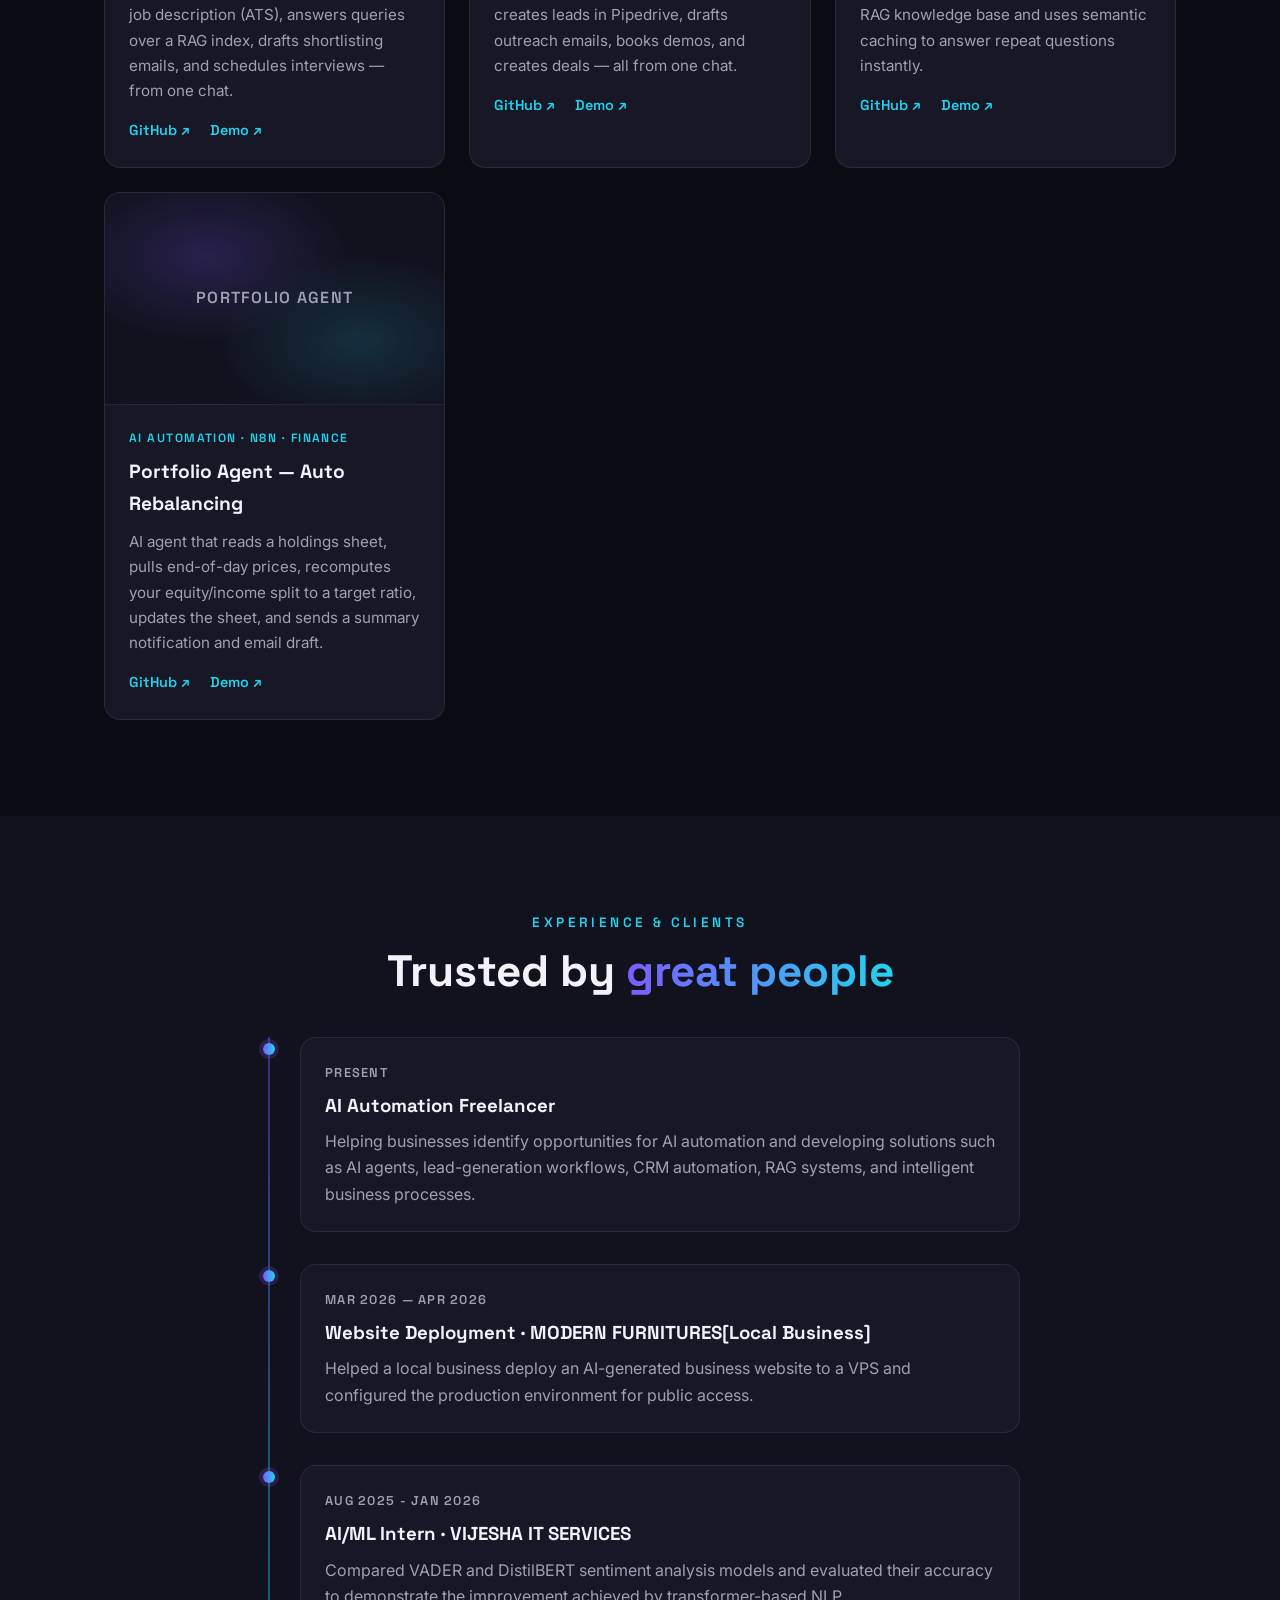
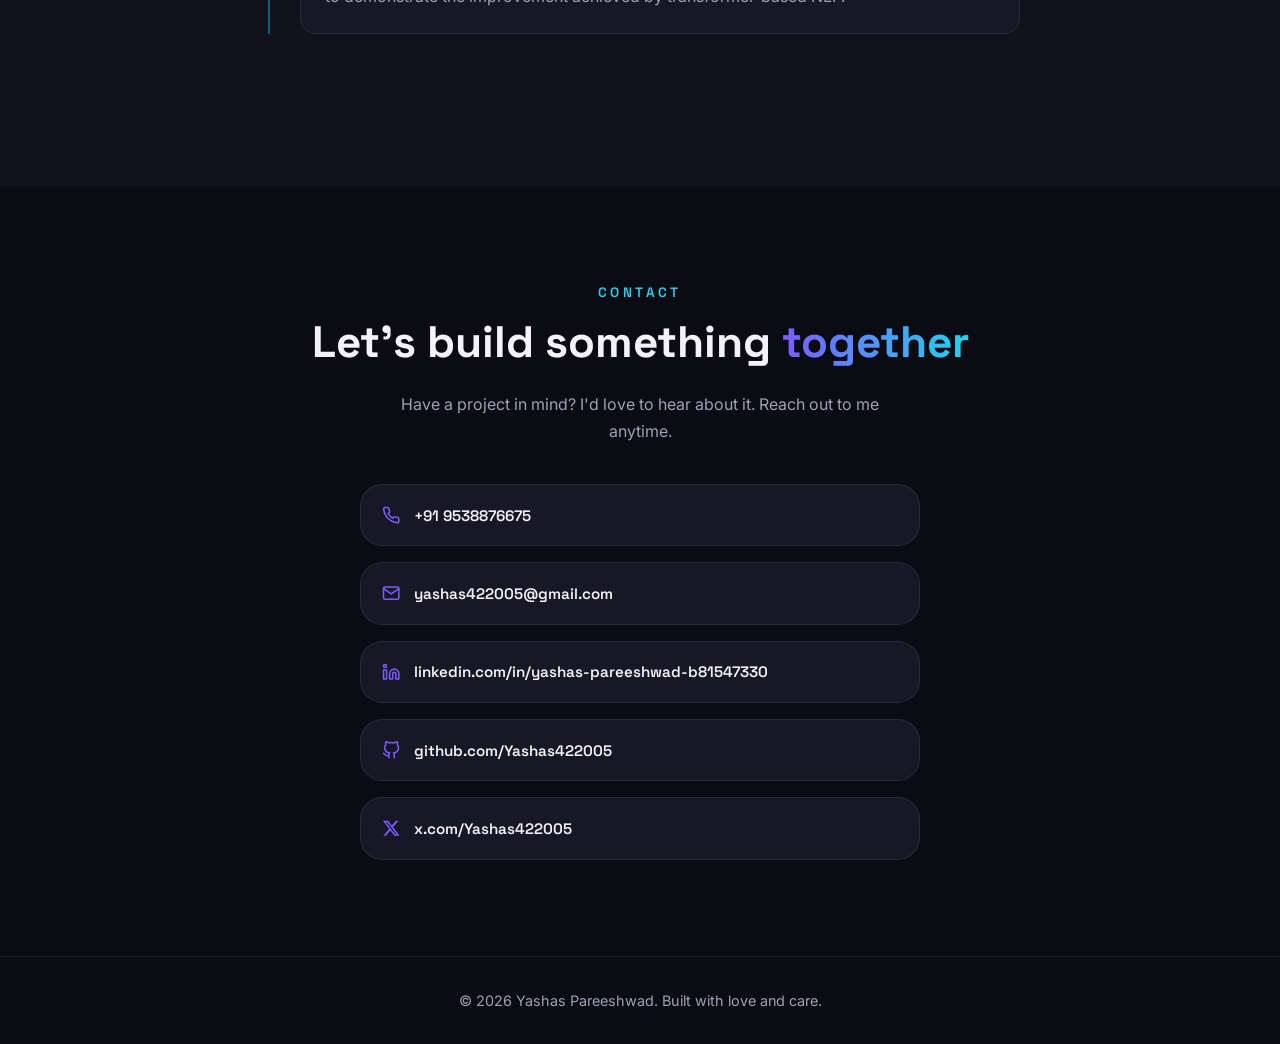
==== commit d7a5d4fd: "added profile pic" ====
--- a/portfolio/index.html
+++ b/portfolio/index.html
@@ -74,7 +74,7 @@
       <div class="section-inner about-grid">
         <!-- EDIT ME: replace with a real photo of you -->
         <div class="about-portrait reveal">
-          <div class="portrait-placeholder">Your<br />Photo</div>
+          <img src="profile.jpg" alt="Yashas Pareeshwad" class="portrait-img" />
         </div>
         <div class="about-text">
           <p class="eyebrow reveal">About Me</p>
--- a/portfolio/styles.css
+++ b/portfolio/styles.css
@@ -272,23 +272,12 @@
   align-items: start;
 }
 .about-portrait { position: sticky; top: 5rem; }
-.portrait-placeholder {
+.portrait-img {
   aspect-ratio: 4 / 5;
+  width: 100%;
+  object-fit: cover;
   border-radius: var(--radius-lg);
-  background:
-    linear-gradient(160deg, rgba(124, 92, 255, 0.25), rgba(34, 211, 238, 0.15)),
-    var(--card);
-  border: 1px solid var(--border);
-  display: flex;
-  align-items: center;
-  justify-content: center;
-  text-align: center;
-  font-family: var(--font-heading);
-  font-weight: 600;
-  letter-spacing: 0.1em;
-  color: var(--text-dim);
-  text-transform: uppercase;
-  font-size: 1.1rem;
+  border: 1px solid var(--border);
 }
 .about-text p { color: var(--text-dim); margin-bottom: 1rem; max-width: 60ch; }
 .about-facts { margin: 1.5rem 0; display: grid; gap: 0.6rem; }
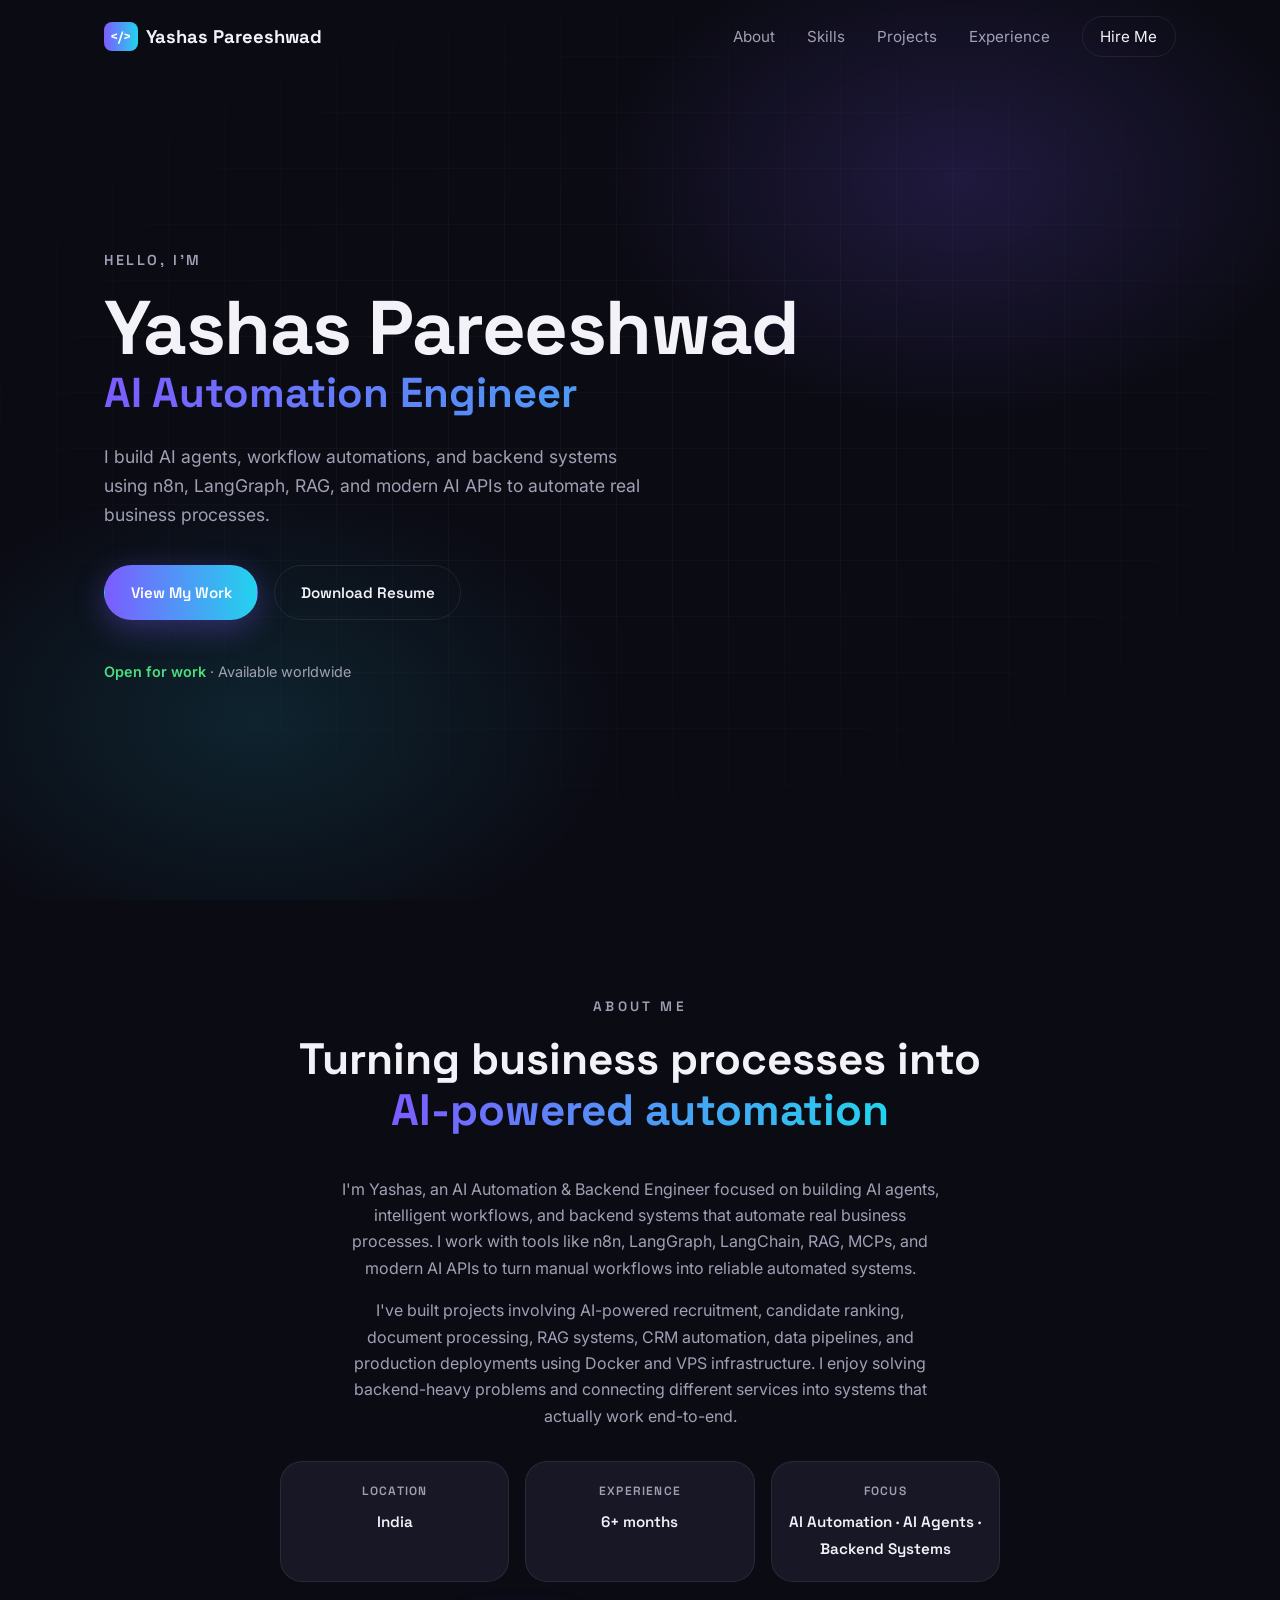
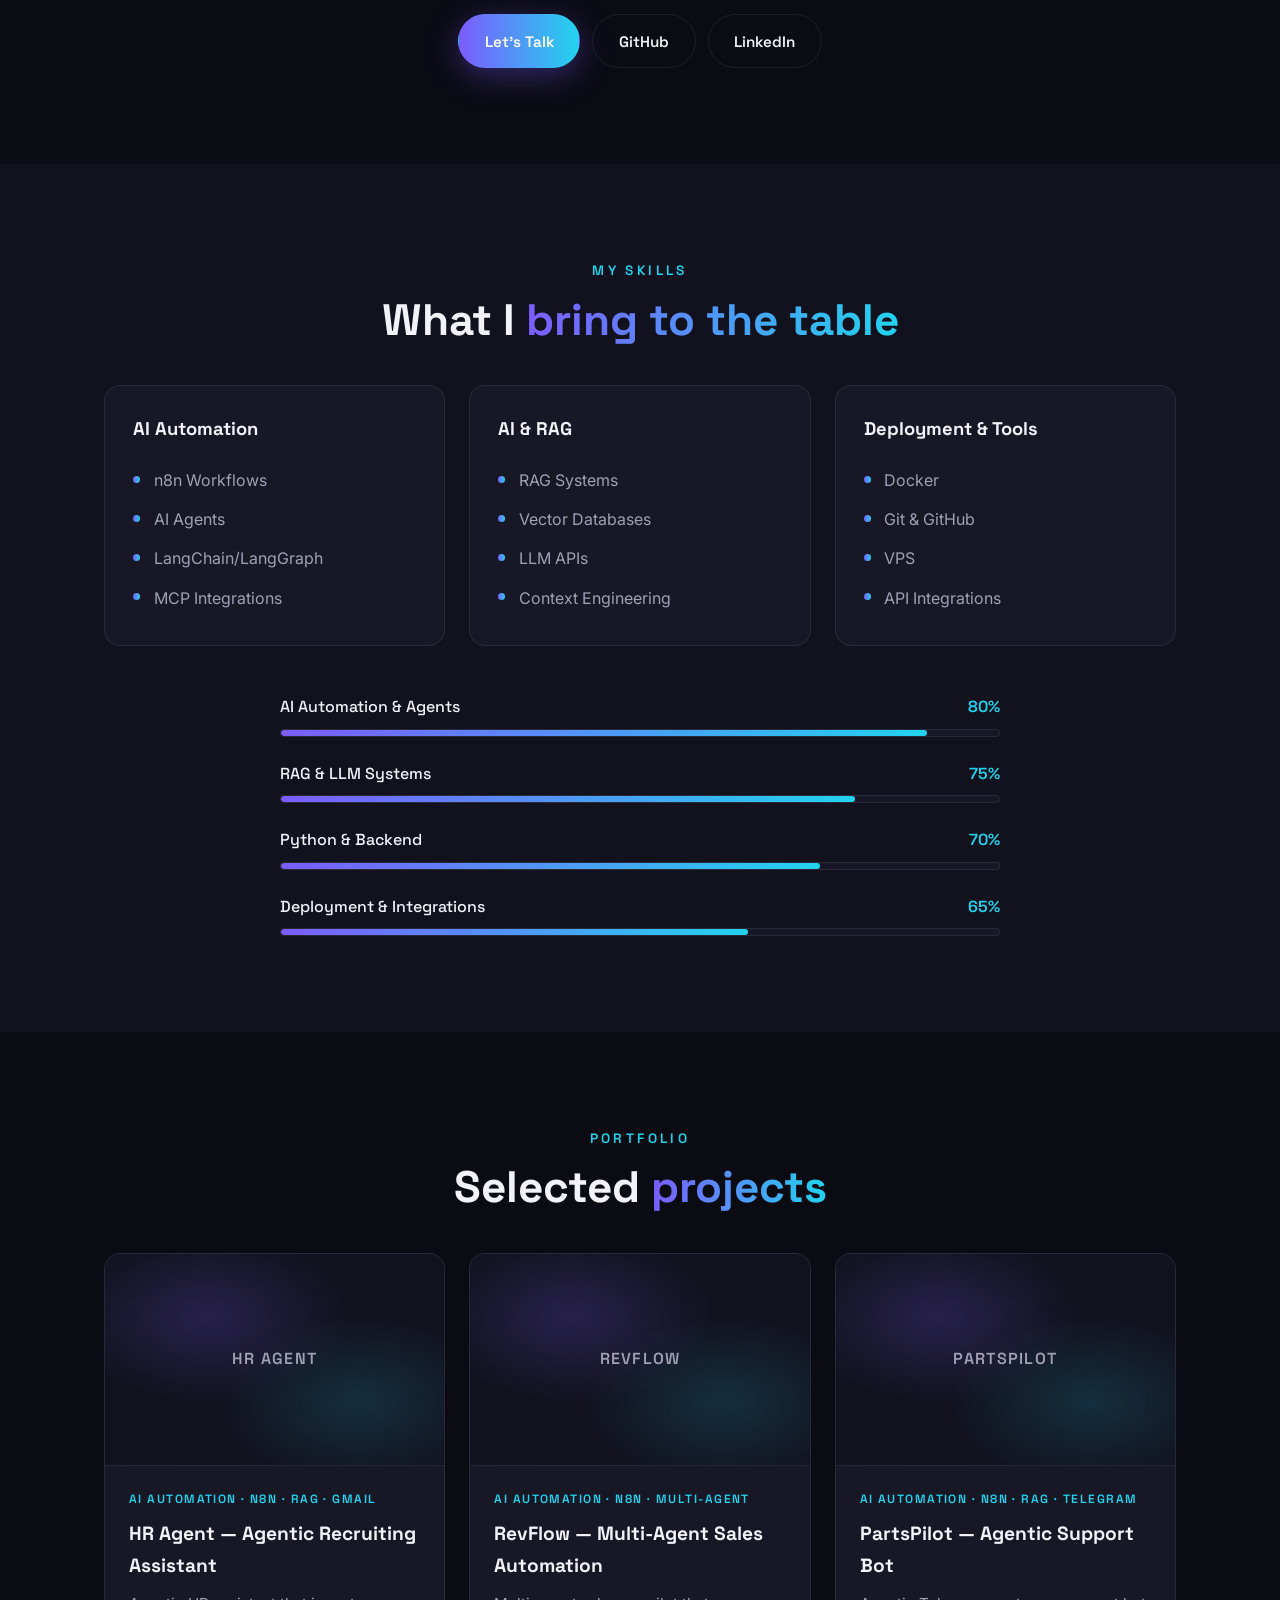
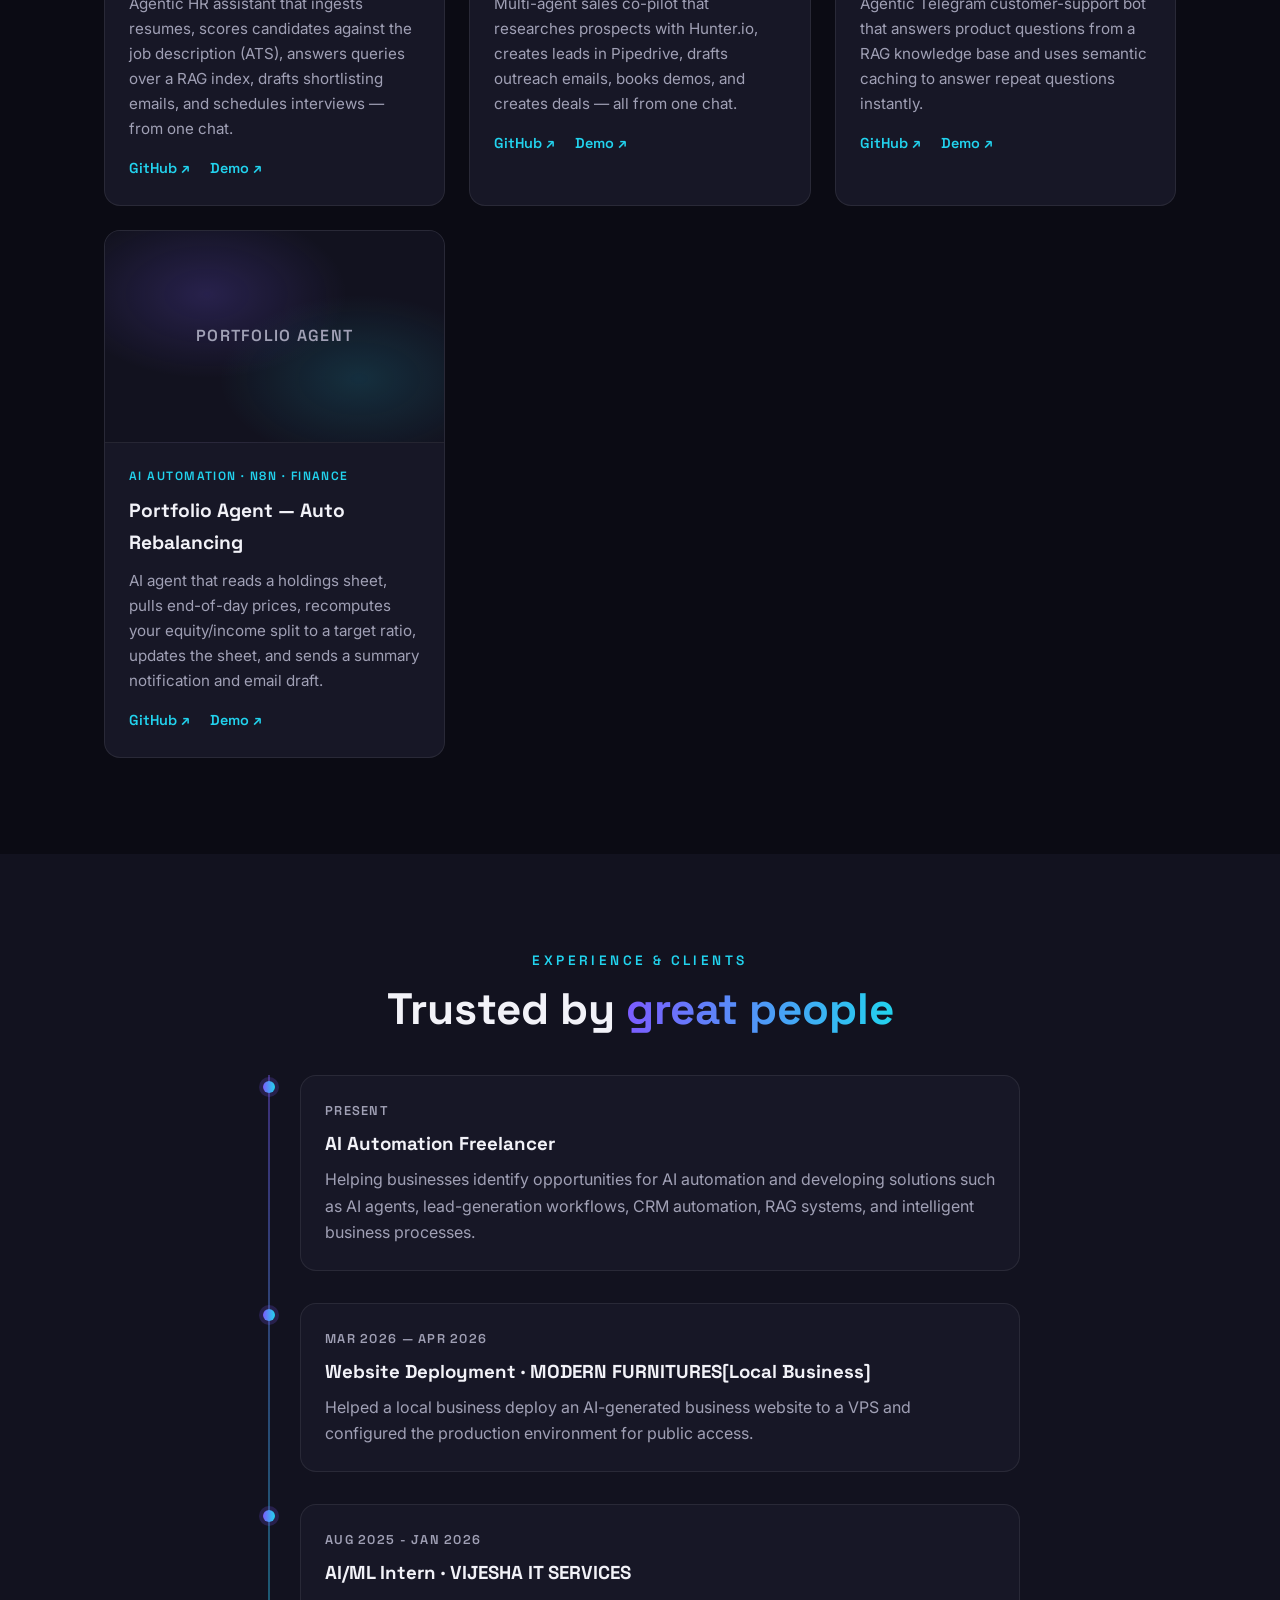
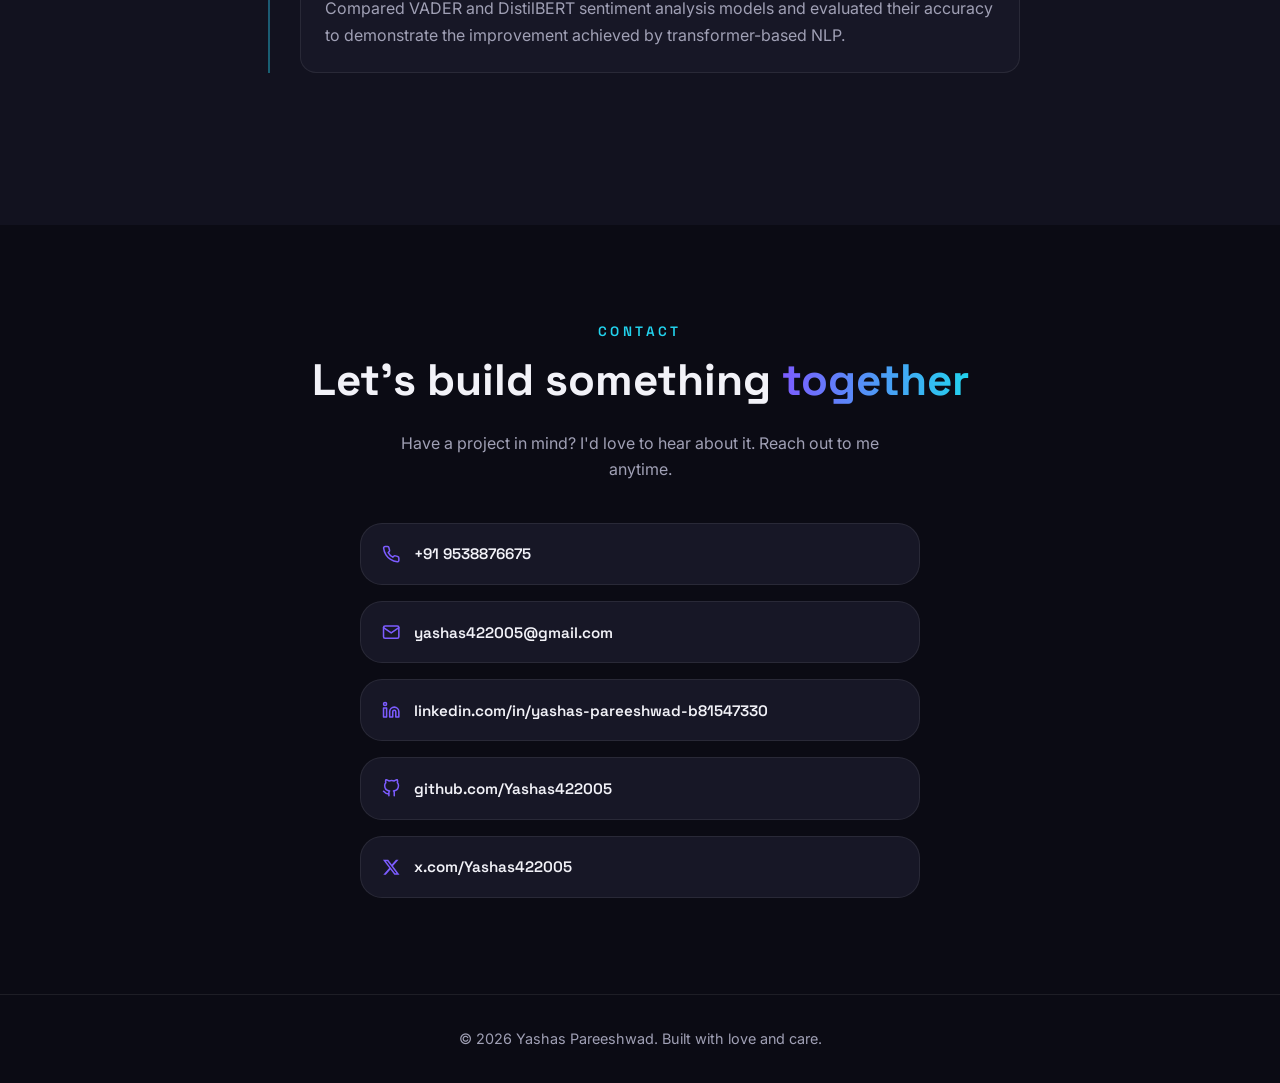
==== commit 957db883: "removed pic" ====
--- a/portfolio/index.html
+++ b/portfolio/index.html
@@ -72,13 +72,9 @@
     ================================================================ -->
     <section id="about" class="section">
       <div class="section-inner about-grid">
-        <!-- EDIT ME: replace with a real photo of you -->
-        <div class="about-portrait reveal">
-          <img src="profile.jpg" alt="Yashas Pareeshwad" class="portrait-img" />
-        </div>
         <div class="about-text">
-          <p class="eyebrow reveal">About Me</p>
-          <h2 class="section-title reveal">Turning business processes into <span class="gradient-text">AI-powered automation</span></h2>
+          <p class="eyebrow center reveal">About Me</p>
+          <h2 class="section-title center reveal">Turning business processes into <span class="gradient-text">AI-powered automation</span></h2>
           <p class="reveal">
             <!-- EDIT ME: your bio — background, what you love, your mission -->
             I'm Yashas, an AI Automation & Backend Engineer focused on building AI agents, intelligent workflows, and backend systems that automate real business processes. I work with tools like n8n, LangGraph, LangChain, RAG, MCPs, and modern AI APIs to turn manual workflows into reliable automated systems.
@@ -88,9 +84,18 @@
           </p>
           <ul class="about-facts reveal">
             <!-- EDIT ME: quick facts / highlights -->
-            <li><span class="fact-label">Location:</span> India</li>
-            <li><span class="fact-label">Experience:</span> 6+ months</li>
-            <li><span class="fact-label">Focus:</span> AI Automation · AI Agents · Backend Systems</li>
+            <li class="fact">
+              <span class="fact-label">Location</span>
+              <span class="fact-value">India</span>
+            </li>
+            <li class="fact">
+              <span class="fact-label">Experience</span>
+              <span class="fact-value">6+ months</span>
+            </li>
+            <li class="fact">
+              <span class="fact-label">Focus</span>
+              <span class="fact-value">AI Automation · AI Agents · Backend Systems</span>
+            </li>
           </ul>
           <div class="about-actions reveal">
             <a href="#contact" class="btn btn-primary">Let's Talk</a>
--- a/portfolio/styles.css
+++ b/portfolio/styles.css
@@ -265,33 +265,57 @@
 }
 
 /* ---------- About ---------- */
-.about-grid {
-  display: grid;
-  grid-template-columns: minmax(260px, 340px) 1fr;
-  gap: 3.5rem;
-  align-items: start;
-}
-.about-portrait { position: sticky; top: 5rem; }
-.portrait-img {
-  aspect-ratio: 4 / 5;
-  width: 100%;
-  object-fit: cover;
+.about-grid { display: block; }
+.about-text {
+  max-width: 720px;
+  margin: 0 auto;
+  text-align: center;
+}
+.about-text p {
+  color: var(--text-dim);
+  margin-bottom: 1rem;
+  max-width: 60ch;
+  margin-left: auto;
+  margin-right: auto;
+}
+.about-facts {
+  margin: 2rem 0;
+  display: grid;
+  grid-template-columns: repeat(3, 1fr);
+  gap: 1rem;
+  list-style: none;
+  padding: 0;
+}
+.fact {
+  background: var(--card);
+  border: 1px solid var(--border);
   border-radius: var(--radius-lg);
-  border: 1px solid var(--border);
-}
-.about-text p { color: var(--text-dim); margin-bottom: 1rem; max-width: 60ch; }
-.about-facts { margin: 1.5rem 0; display: grid; gap: 0.6rem; }
-.about-facts li { color: var(--text); }
+  padding: 1.25rem 1rem;
+  text-align: center;
+}
 .fact-label {
-  font-family: var(--font-heading);
-  font-weight: 600;
-  font-size: 0.85rem;
-  letter-spacing: 0.08em;
+  display: block;
+  font-family: var(--font-heading);
+  font-weight: 600;
+  font-size: 0.75rem;
+  letter-spacing: 0.1em;
   text-transform: uppercase;
   color: var(--text-dim);
-  margin-right: 0.4rem;
-}
-.about-actions { display: flex; gap: 0.75rem; flex-wrap: wrap; margin-top: 1.5rem; }
+  margin-bottom: 0.4rem;
+}
+.fact-value {
+  font-family: var(--font-heading);
+  font-weight: 600;
+  color: var(--text);
+  font-size: 0.95rem;
+}
+.about-actions {
+  display: flex;
+  gap: 0.75rem;
+  flex-wrap: wrap;
+  margin-top: 1.5rem;
+  justify-content: center;
+}
 
 /* ---------- Skills ---------- */
 .skills-grid {
@@ -725,13 +749,12 @@
 
 /* ---------- Responsive ---------- */
 @media (max-width: 900px) {
-  .about-grid { grid-template-columns: 1fr; gap: 2rem; }
-  .about-portrait { position: static; max-width: 340px; }
   .skills-grid { grid-template-columns: 1fr; }
   .projects-grid { grid-template-columns: repeat(2, 1fr); }
 }
 
 @media (max-width: 640px) {
+  .about-facts { grid-template-columns: 1fr; }
   .nav-links {
     position: fixed;
     top: 0;
